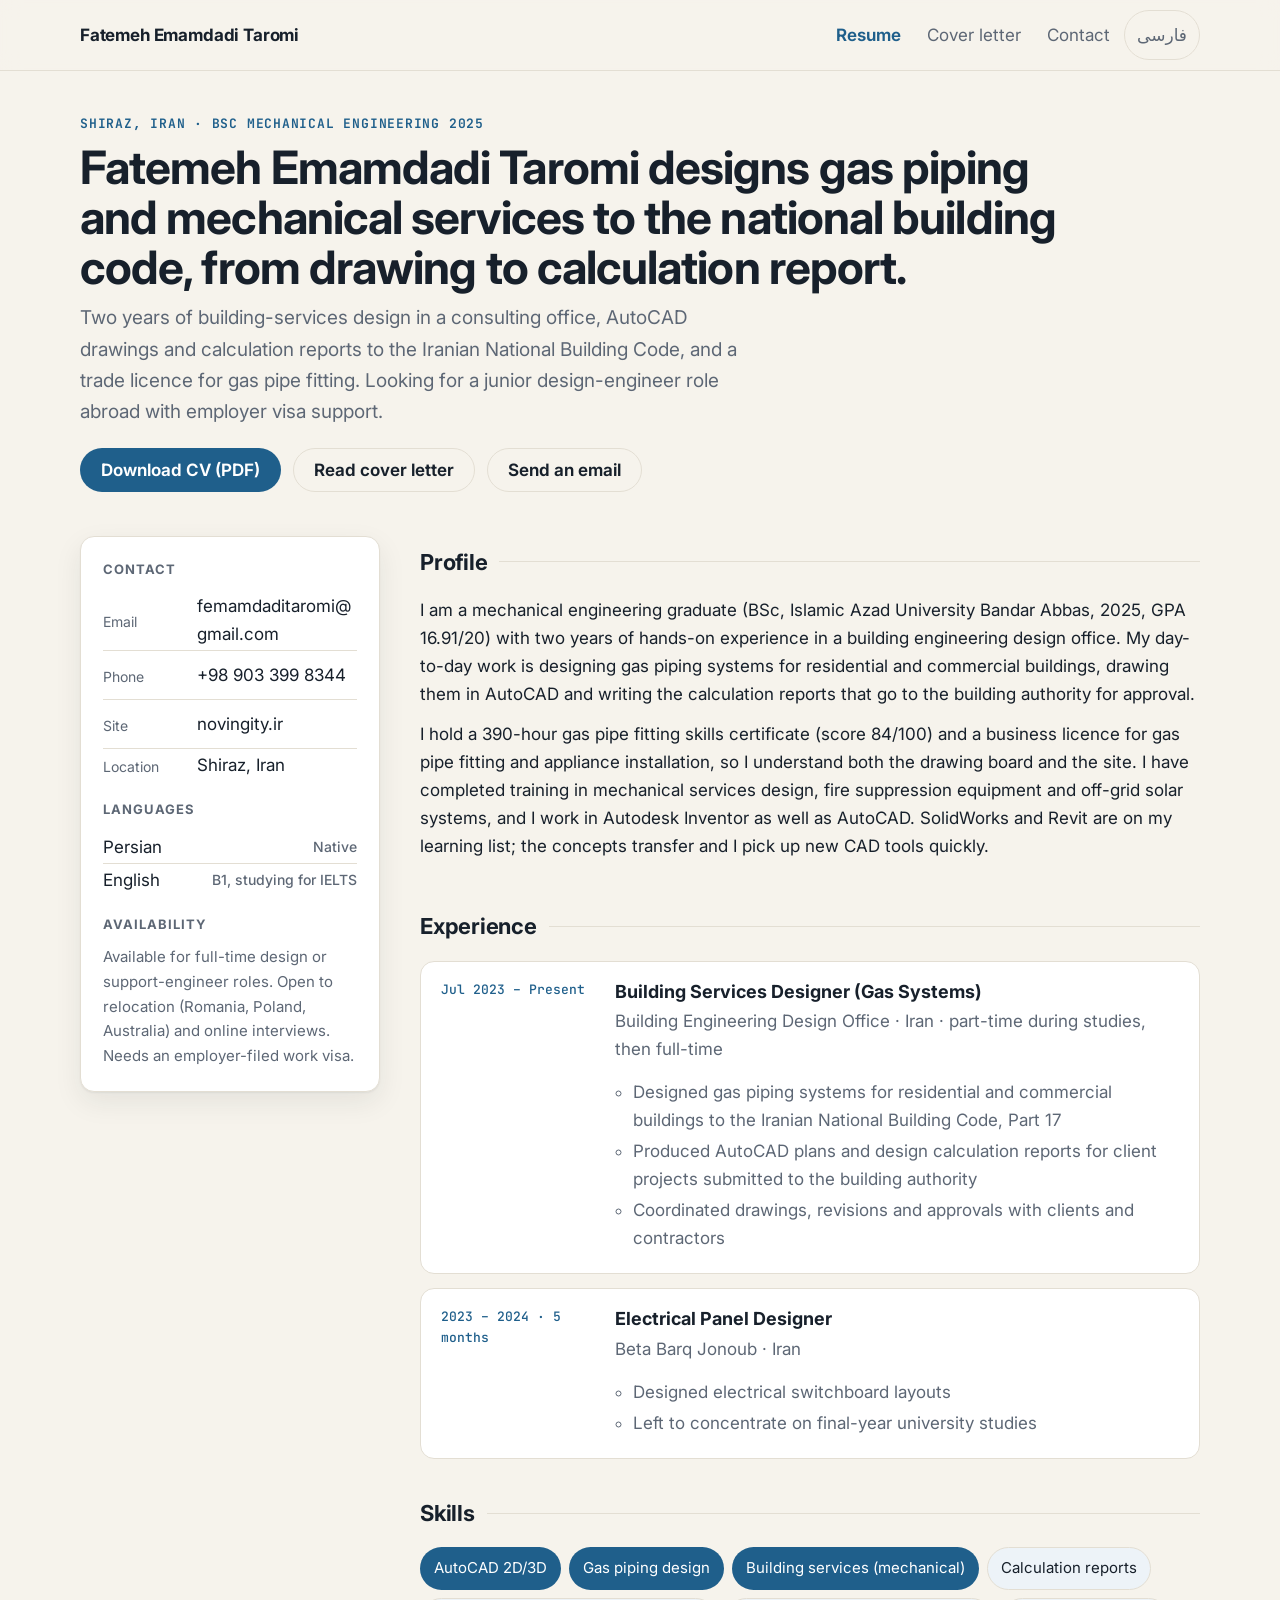
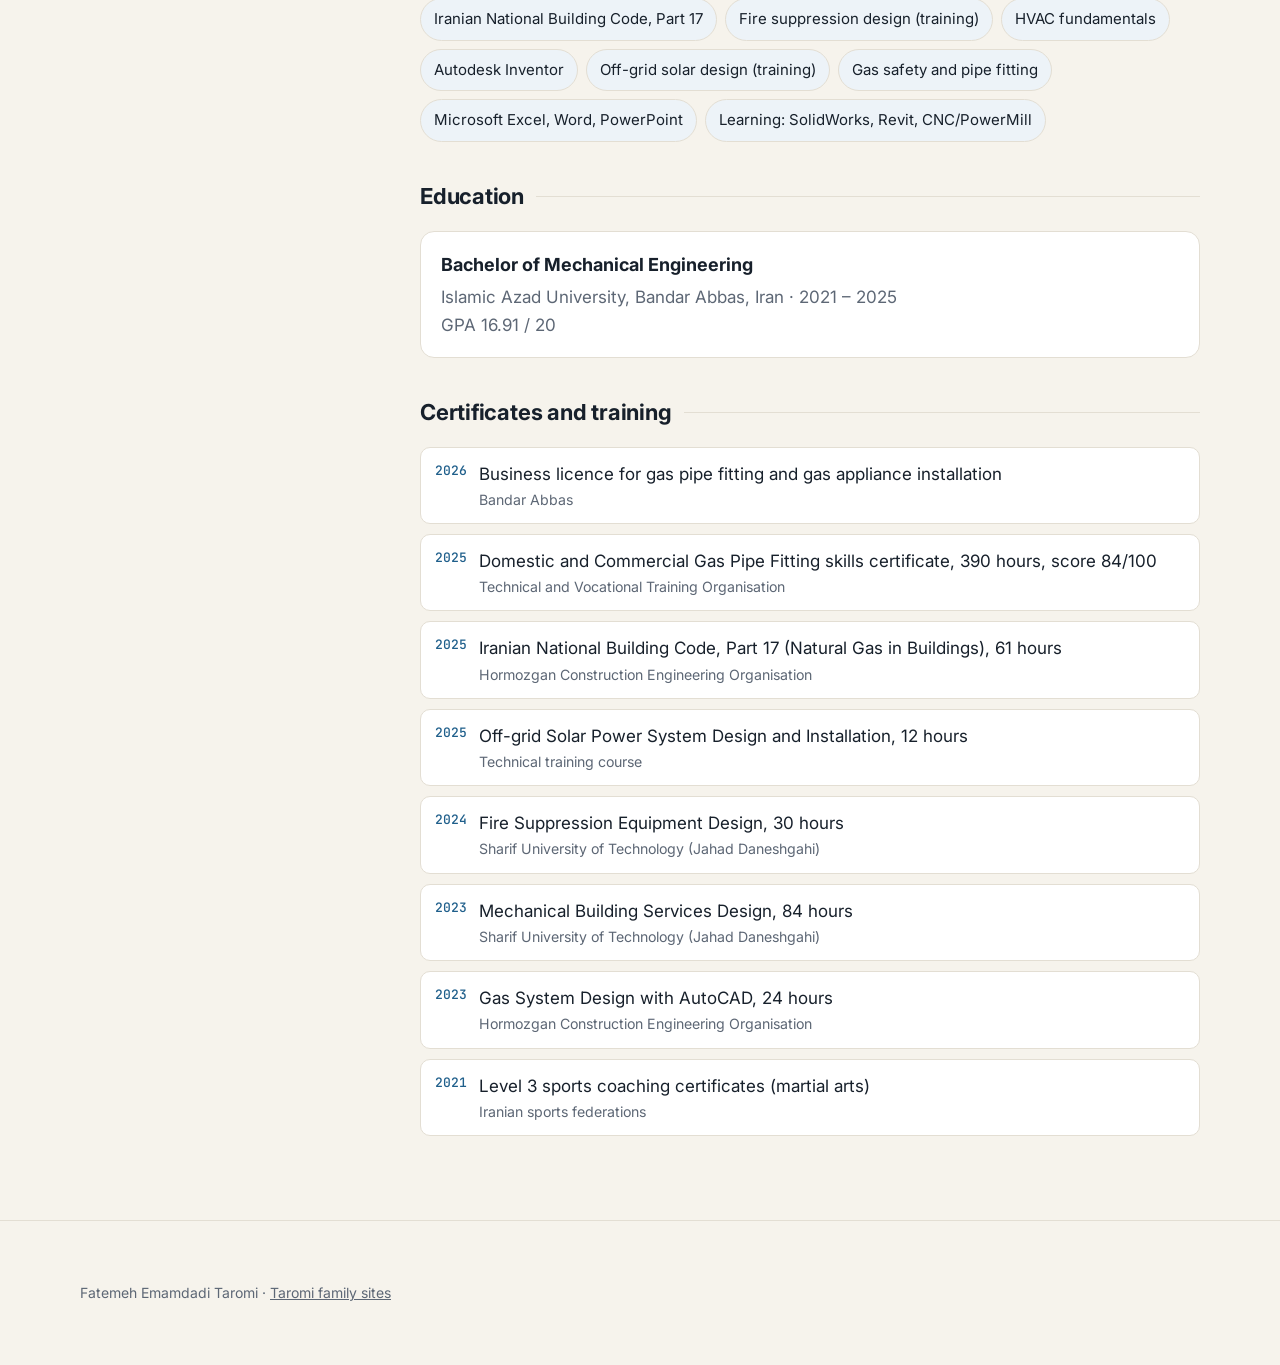
==== index.html @ 4d29d8b1 "Add resume and cover-letter site (EN) Co-Authored-By: Claude Fable 5.1 <noreply@anthropic.com> Clau" ====
<!doctype html>
<html lang="en" dir="ltr">
<head>
<meta charset="utf-8">
<meta name="viewport" content="width=device-width, initial-scale=1">
<title>Fatemeh Emamdadi Taromi · Mechanical engineer, building services designer</title>
<meta name="description" content="Resume of Fatemeh Emamdadi Taromi: mechanical engineer (BSc 2025) with two years of gas piping and building services design in AutoCAD, Iranian National Building Code Part 17, gas fitting licence. Open to relocation with employer visa support.">
<link rel="canonical" href="https://mahditaromi2010-lab.github.io/fatemeh.taromi/">
<link rel="alternate" hreflang="en" href="https://mahditaromi2010-lab.github.io/fatemeh.taromi/">
<link rel="alternate" hreflang="fa" href="https://mahditaromi2010-lab.github.io/fatemeh.taromi/fa/">
<link rel="alternate" hreflang="x-default" href="https://mahditaromi2010-lab.github.io/fatemeh.taromi/">
<meta property="og:type" content="profile">
<meta property="og:title" content="Fatemeh Emamdadi Taromi · Mechanical engineer, building services designer">
<meta property="og:description" content="Resume of Fatemeh Emamdadi Taromi: mechanical engineer (BSc 2025) with two years of gas piping and building services design in AutoCAD, Iranian National Building Code Part 17, gas fitting licence. Open to relocation with employer visa support.">
<meta property="og:url" content="https://mahditaromi2010-lab.github.io/fatemeh.taromi/">
<meta name="theme-color" content="#f6f3ec">
<link rel="icon" href="favicon.svg" type="image/svg+xml">
<link rel="preconnect" href="https://fonts.googleapis.com">
<link rel="preconnect" href="https://fonts.gstatic.com" crossorigin>
<link rel="stylesheet" href="https://fonts.googleapis.com/css2?family=Inter:wght@400;500;650;700&family=JetBrains+Mono:wght@500&display=swap">
<script type="application/ld+json">{"@context": "https://schema.org", "@type": "Person", "name": "Fatemeh Emamdadi Taromi", "alternateName": "فاطمه امامدادی طارمی", "jobTitle": "Mechanical engineer, building services and gas systems designer", "url": "https://mahditaromi2010-lab.github.io/fatemeh.taromi/", "email": "mailto:femamdaditaromi@gmail.com", "address": {"@type": "PostalAddress", "addressLocality": "Shiraz", "addressCountry": "IR"}, "sameAs": ["https://novingity.ir"], "knowsAbout": ["AutoCAD", "Building services design", "Gas piping design", "HVAC", "Fire suppression", "Autodesk Inventor", "Iranian National Building Code Part 17"]}</script>
<link rel="stylesheet" href="style.css">
</head>
<body>
<a class="skip" href="#main">Skip to content</a>
<header class="top"><div class="wrap">
  <a class="brand" href="./">Fatemeh Emamdadi Taromi</a>
  <nav aria-label="Sections">
    <a href="./" aria-current="page">Resume</a>
    <a href="letter.html">Cover letter</a>
    <a href="./#contact">Contact</a>
    <a class="lang" href="fa/" lang="fa" hreflang="fa">فارسی</a>
  </nav>
</div></header>

<main id="main">
<section class="hero"><div class="wrap"><div>
  
  <p class="eyebrow">Shiraz, Iran · BSc Mechanical Engineering 2025</p>
  <h1>Fatemeh Emamdadi Taromi designs gas piping and mechanical services to the national building code, from drawing to calculation report.</h1>
  <p class="tagline">Two years of building-services design in a consulting office, AutoCAD drawings and calculation reports to the Iranian National Building Code, and a trade licence for gas pipe fitting. Looking for a junior design-engineer role abroad with employer visa support.</p>
  <div class="cta">
    <a class="btn" href="Fatemeh_Emamdadi_Taromi_CV.pdf" download>Download CV (PDF)</a>
    <a class="btn ghost" href="letter.html">Read cover letter</a>
    <a class="btn ghost" href="mailto:femamdaditaromi@gmail.com">Send an email</a>
  </div>
</div></div></section>

<div class="wrap layout">
<aside>
  <div class="card" id="contact">
    <h2>Contact</h2>
    <ul><li><span class="k">Email</span><a href="mailto:femamdaditaromi@gmail.com">femamdaditaromi@gmail.com</a></li><li><span class="k">Phone</span><a href="tel:+989033998344">+98 903 399 8344</a></li><li><span class="k">Site</span><a href="https://novingity.ir" rel="noopener">novingity.ir</a></li><li><span class="k">Location</span><span>Shiraz, Iran</span></li></ul>
    <h2>Languages</h2>
    <ul><li class="lvl"><span>Persian</span><b>Native</b></li><li class="lvl"><span>English</span><b>B1, studying for IELTS</b></li></ul>
    <h2>Availability</h2>
    <p style="margin:0;color:var(--muted);font-size:15px">Available for full-time design or support-engineer roles. Open to relocation (Romania, Poland, Australia) and online interviews. Needs an employer-filed work visa.</p>
  </div>
</aside>
<div>
  <section class="block prose" id="profile"><h2>Profile</h2><p>I am a mechanical engineering graduate (BSc, Islamic Azad University Bandar Abbas, 2025, GPA 16.91/20) with two years of hands-on experience in a building engineering design office. My day-to-day work is designing gas piping systems for residential and commercial buildings, drawing them in AutoCAD and writing the calculation reports that go to the building authority for approval.</p><p>I hold a 390-hour gas pipe fitting skills certificate (score 84/100) and a business licence for gas pipe fitting and appliance installation, so I understand both the drawing board and the site. I have completed training in mechanical services design, fire suppression equipment and off-grid solar systems, and I work in Autodesk Inventor as well as AutoCAD. SolidWorks and Revit are on my learning list; the concepts transfer and I pick up new CAD tools quickly.</p></section>
  <section class="block" id="experience"><h2>Experience</h2><ol class="jobs"><li class="job"><div class="when">Jul 2023 – Present</div><h3>Building Services Designer (Gas Systems)</h3><p class="org">Building Engineering Design Office · Iran · part-time during studies, then full-time</p><ul><li>Designed gas piping systems for residential and commercial buildings to the Iranian National Building Code, Part 17</li><li>Produced AutoCAD plans and design calculation reports for client projects submitted to the building authority</li><li>Coordinated drawings, revisions and approvals with clients and contractors</li></ul></li><li class="job"><div class="when">2023 – 2024 · 5 months</div><h3>Electrical Panel Designer</h3><p class="org">Beta Barq Jonoub · Iran</p><ul><li>Designed electrical switchboard layouts</li><li>Left to concentrate on final-year university studies</li></ul></li></ol></section>
  <section class="block" id="skills"><h2>Skills</h2><ul class="chips"><li class="strong">AutoCAD 2D/3D</li><li class="strong">Gas piping design</li><li class="strong">Building services (mechanical)</li><li>Calculation reports</li><li>Iranian National Building Code, Part 17</li><li>Fire suppression design (training)</li><li>HVAC fundamentals</li><li>Autodesk Inventor</li><li>Off-grid solar design (training)</li><li>Gas safety and pipe fitting</li><li>Microsoft Excel, Word, PowerPoint</li><li>Learning: SolidWorks, Revit, CNC/PowerMill</li></ul></section>
  <section class="block" id="education"><h2>Education</h2><div class="edu"><h3>Bachelor of Mechanical Engineering</h3><p>Islamic Azad University, Bandar Abbas, Iran · 2021 – 2025</p><p>GPA 16.91 / 20</p></div></section>
  <section class="block" id="certificates"><h2>Certificates and training</h2><ul class="certs"><li><span class="yr">2026</span><div>Business licence for gas pipe fitting and gas appliance installation<small>Bandar Abbas</small></div></li><li><span class="yr">2025</span><div>Domestic and Commercial Gas Pipe Fitting skills certificate, 390 hours, score 84/100<small>Technical and Vocational Training Organisation</small></div></li><li><span class="yr">2025</span><div>Iranian National Building Code, Part 17 (Natural Gas in Buildings), 61 hours<small>Hormozgan Construction Engineering Organisation</small></div></li><li><span class="yr">2025</span><div>Off-grid Solar Power System Design and Installation, 12 hours<small>Technical training course</small></div></li><li><span class="yr">2024</span><div>Fire Suppression Equipment Design, 30 hours<small>Sharif University of Technology (Jahad Daneshgahi)</small></div></li><li><span class="yr">2023</span><div>Mechanical Building Services Design, 84 hours<small>Sharif University of Technology (Jahad Daneshgahi)</small></div></li><li><span class="yr">2023</span><div>Gas System Design with AutoCAD, 24 hours<small>Hormozgan Construction Engineering Organisation</small></div></li><li><span class="yr">2021</span><div>Level 3 sports coaching certificates (martial arts)<small>Iranian sports federations</small></div></li></ul></section>
  
</div>
</div>
</main>
<footer class="foot"><div class="wrap"><p>Fatemeh Emamdadi Taromi · <a href="https://mahditaromi2010-lab.github.io/taromi-hub/">Taromi family sites</a></p></div></footer>
</body></html>
---- style.css ----
:root{
  --canvas:#f6f3ec;--surface:#ffffff;--ink:#17202b;--muted:#5d6775;--accent:#1f5f8b;--accent-ink:#ffffff;--line:#e3ded3;--soft:#edf3f8;
  --shadow:0 1px 2px rgba(23,32,43,.06),0 10px 28px rgba(23,32,43,.08);--r:14px;--font:Inter,system-ui,sans-serif;--mono:"JetBrains Mono",ui-monospace,monospace;
}
:root:not([data-theme="light"]){@media (prefers-color-scheme:dark){
  --canvas:#0f141c;--surface:#171e29;--ink:#eef2f7;--muted:#9aa6b8;--accent:#6fb3e0;--accent-ink:#0f141c;--line:#263040;--soft:#1d2735;
  --shadow:0 1px 2px rgba(0,0,0,.4),0 10px 28px rgba(0,0,0,.35);color-scheme:dark}}
:root[data-theme="dark"]{--canvas:#0f141c;--surface:#171e29;--ink:#eef2f7;--muted:#9aa6b8;--accent:#6fb3e0;--accent-ink:#0f141c;--line:#263040;--soft:#1d2735;color-scheme:dark}
html[lang="fa"]{--font:Vazirmatn,system-ui,sans-serif}
*{box-sizing:border-box}
html{scroll-behavior:smooth;scroll-padding-top:88px}
body{margin:0;background:var(--canvas);color:var(--ink);font:17px/1.65 var(--font);-webkit-font-smoothing:antialiased;touch-action:manipulation}
.skip{position:absolute;inset-inline-start:16px;top:-48px;background:var(--accent);color:var(--accent-ink);padding:8px 14px;border-radius:8px;z-index:20}
.skip:focus{top:12px}
.sr-only{position:absolute;width:1px;height:1px;overflow:hidden;clip:rect(0 0 0 0);white-space:nowrap}
.wrap{width:min(1120px,100% - 32px);margin-inline:auto}
.top{position:sticky;top:0;z-index:10;background:color-mix(in srgb,var(--canvas) 86%,transparent);backdrop-filter:blur(10px);border-bottom:1px solid var(--line)}
.top .wrap{display:flex;justify-content:space-between;align-items:center;gap:12px;padding:10px 0;flex-wrap:wrap}
.brand{display:inline-flex;align-items:center;gap:10px;min-height:44px;font-weight:700;color:var(--ink);text-decoration:none;letter-spacing:-.01em}
.brand img{width:32px;height:32px;border-radius:8px}
.top nav{display:flex;gap:2px;flex-wrap:wrap}
.top nav a{color:var(--muted);text-decoration:none;padding:10px 12px;border-radius:999px;min-height:44px;display:inline-flex;align-items:center;transition:color .12s ease,background-color .12s ease}
.top nav a:hover,.top nav a:focus-visible{color:var(--ink);background:var(--soft)}
.top nav a.lang{border:1px solid var(--line)}
.top nav a[aria-current="page"]{color:var(--accent);font-weight:650}
.hero{padding:44px 0 28px;animation:rise .5s ease-out both}
.hero .wrap{display:grid;gap:24px;align-items:end}
.eyebrow{margin:0 0 10px;color:var(--accent);font:650 13px/1.4 var(--mono);letter-spacing:.06em;text-transform:uppercase}
h1{margin:0 0 10px;font-size:clamp(30px,4.8vw,46px);line-height:1.08;letter-spacing:-.02em;text-wrap:balance}
.tagline{margin:0 0 20px;color:var(--muted);font-size:19px;text-wrap:pretty;max-width:680px}
.cta{display:flex;gap:12px;flex-wrap:wrap}
.btn{display:inline-flex;align-items:center;gap:8px;min-height:44px;padding:0 20px;border-radius:999px;background:var(--accent);color:var(--accent-ink);font-weight:650;text-decoration:none;border:1px solid transparent;transition:transform .12s ease,filter .12s ease;cursor:pointer;font:inherit;font-weight:650}
.btn.ghost{background:transparent;color:var(--ink);border-color:var(--line)}
.btn:hover{filter:brightness(1.08)}.btn:active{transform:translateY(1px)}
.layout{display:grid;gap:28px;padding:16px 0 56px}
aside .card{background:var(--surface);border:1px solid var(--line);border-radius:var(--r);box-shadow:var(--shadow);padding:22px}
aside h2{margin:0 0 10px;font-size:13px;letter-spacing:.08em;text-transform:uppercase;color:var(--muted)}
aside ul{list-style:none;margin:0 0 18px;padding:0}
aside li{display:flex;gap:10px;align-items:center;padding:2px 0;border-bottom:1px solid var(--line)}
aside li:last-child{border:0}
aside li a{color:var(--ink);text-decoration:none;min-height:44px;padding:0;display:inline-flex;align-items:center;word-break:break-all}
aside li a:hover{color:var(--accent)}
aside .k{color:var(--muted);min-width:84px;font-size:14px;padding-top:2px}
.lvl{display:flex;justify-content:space-between;gap:8px}
.lvl b{font-weight:500;color:var(--muted);font-size:14px}
section.block{padding:8px 0 28px}
section.block h2{margin:0 0 16px;font-size:22px;letter-spacing:-.01em;display:flex;align-items:center;gap:12px}
section.block h2::after{content:"";flex:1;height:1px;background:var(--line)}
.prose p{margin:0 0 12px;text-wrap:pretty;max-width:72ch}
.jobs{list-style:none;margin:0;padding:0;display:grid;gap:14px}
.job{display:grid;grid-template-columns:1fr;gap:4px 24px;padding:18px 20px;background:var(--surface);border:1px solid var(--line);border-radius:var(--r);transition:transform .18s ease,border-color .18s ease}
.job:hover{transform:translateY(-2px);border-color:var(--accent)}
.job .when{font:500 13px/1.6 var(--mono);color:var(--accent)}
.job h3{margin:0;font-size:18px;line-height:1.3}
.job .org{margin:0 0 8px;color:var(--muted)}
.job ul{margin:0;padding-inline-start:18px;color:var(--muted)}
.job li{margin:3px 0}
.chips{display:flex;flex-wrap:wrap;gap:8px;margin:0;padding:0;list-style:none}
.chips li{padding:8px 13px;border-radius:999px;background:var(--soft);border:1px solid var(--line);font-size:15px}
.chips li.strong{background:var(--accent);color:var(--accent-ink);border-color:transparent}
.certs{list-style:none;margin:0;padding:0;display:grid;gap:10px}
.certs li{display:grid;grid-template-columns:auto 1fr;gap:12px;padding:12px 14px;border:1px solid var(--line);border-radius:10px;background:var(--surface)}
.certs .yr{font:500 13px/1.7 var(--mono);color:var(--accent)}
.certs small{display:block;color:var(--muted)}
.edu{padding:18px 20px;background:var(--surface);border:1px solid var(--line);border-radius:var(--r)}
.edu p{margin:0;color:var(--muted)}
.edu h3{margin:0 0 4px;font-size:18px}
.letter{background:var(--surface);border:1px solid var(--line);border-radius:var(--r);box-shadow:var(--shadow);padding:clamp(22px,4vw,48px);max-width:800px;margin:0 auto}
.letter .meta{color:var(--muted);font-size:15px;margin:0 0 24px;display:grid;gap:2px}
.letter .meta a{color:inherit;display:inline-flex;min-height:44px;align-items:center}
.letter p{margin:0 0 14px;text-wrap:pretty}
.letter .sig{margin-top:28px}
.letter .sig b{display:block}
.tools{display:flex;gap:10px;flex-wrap:wrap;justify-content:center;margin:20px 0 0}
.note{color:var(--muted);font-size:14px;text-align:center;margin:14px 0 0}
.live{position:fixed;inset-inline-start:50%;bottom:20px;transform:translateX(-50%);background:var(--ink);color:var(--canvas);padding:10px 16px;border-radius:999px;font-size:14px;opacity:0;pointer-events:none;transition:opacity .2s ease}
.live.on{opacity:1}
:focus-visible{outline:3px solid var(--accent);outline-offset:3px}
.foot{padding:36px 0;border-top:1px solid var(--line);color:var(--muted);font-size:14px}
.foot a{color:inherit;display:inline-flex;min-height:44px;align-items:center}
.hero-logo{width:72px;height:72px;border-radius:16px;margin-bottom:14px}
@media (min-width:860px){
  .layout{grid-template-columns:300px 1fr;gap:40px}
  aside{position:sticky;top:84px;align-self:start}
  .job{grid-template-columns:150px 1fr}
  .job .when{grid-row:1/span 3}
}
@keyframes rise{from{opacity:0;transform:translateY(8px)}to{opacity:1;transform:none}}
@media (prefers-reduced-motion:reduce){*{animation:none!important;transition:none!important}html{scroll-behavior:auto}}
@media print{.top,.cta,.tools,.foot,.skip,.note{display:none!important}body{background:#fff;color:#000}.letter,.card,.job,.certs li,.edu{box-shadow:none;border-color:#ccc}}
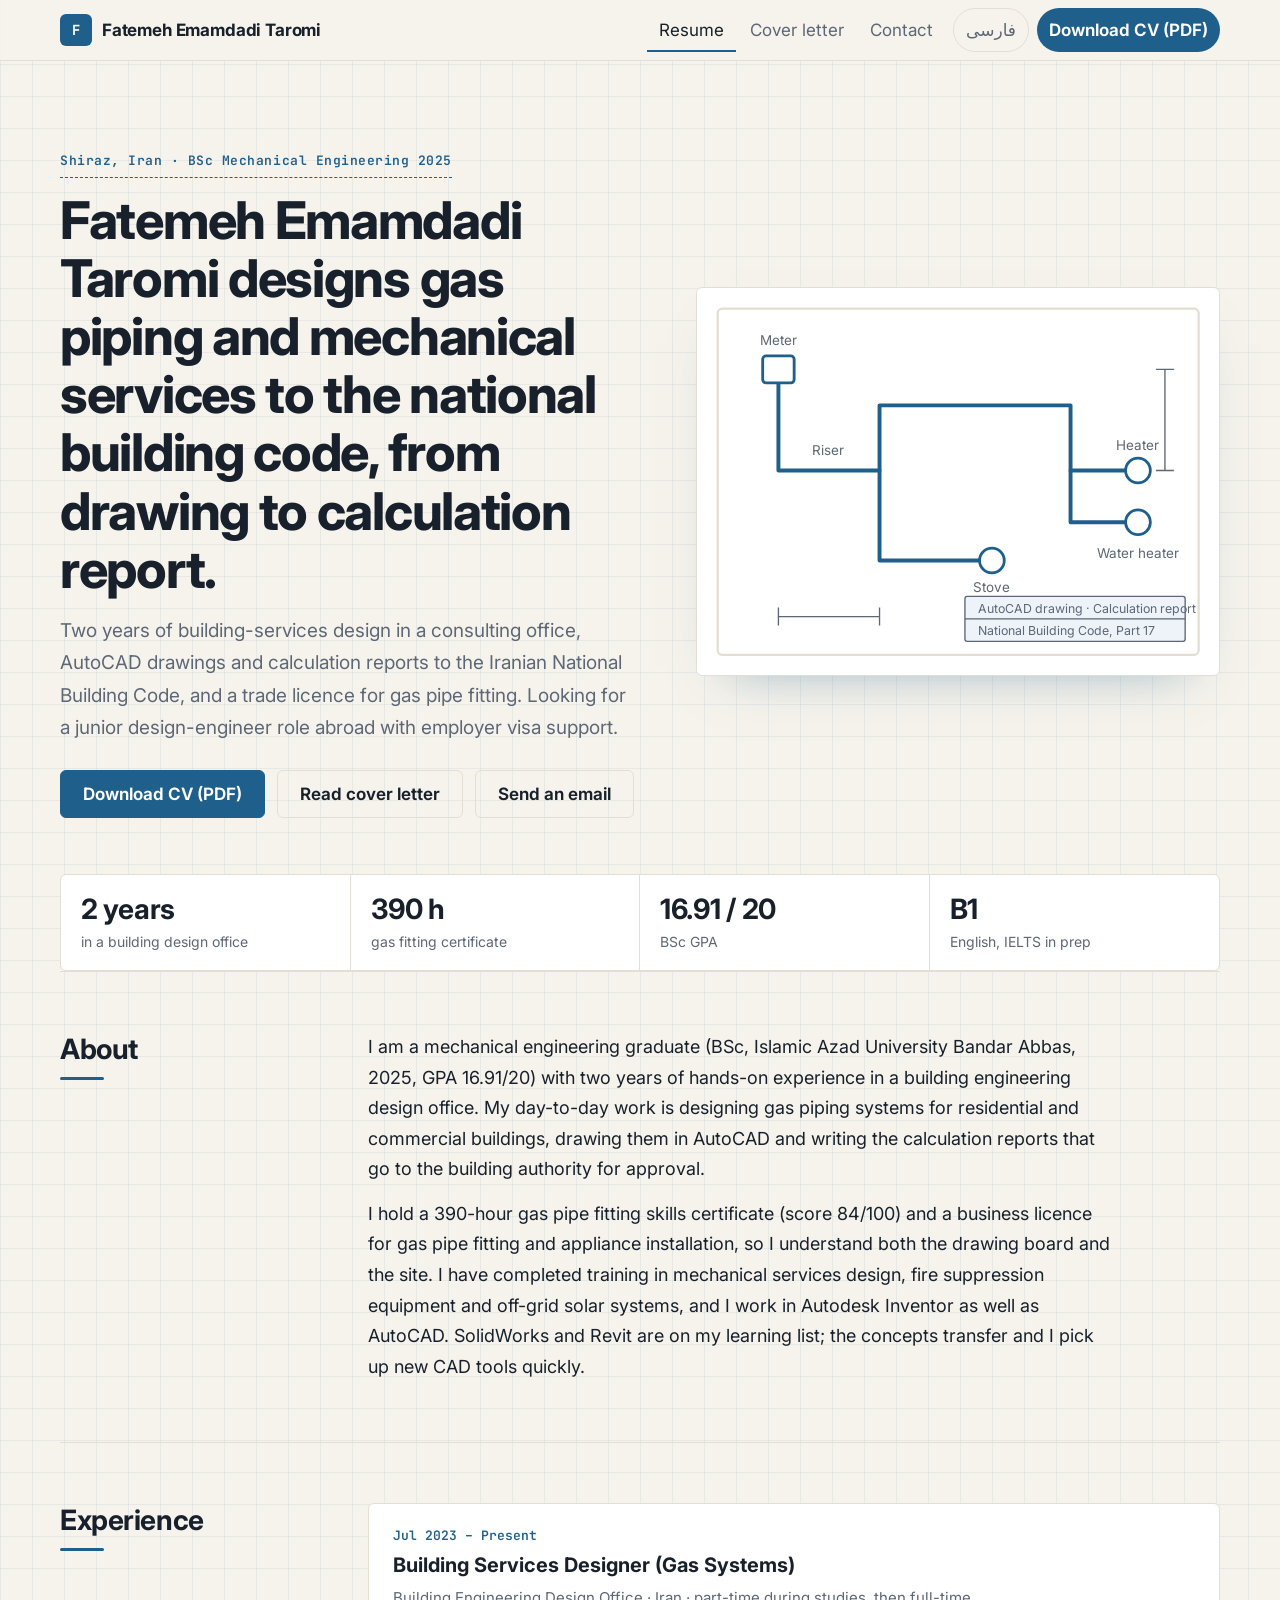
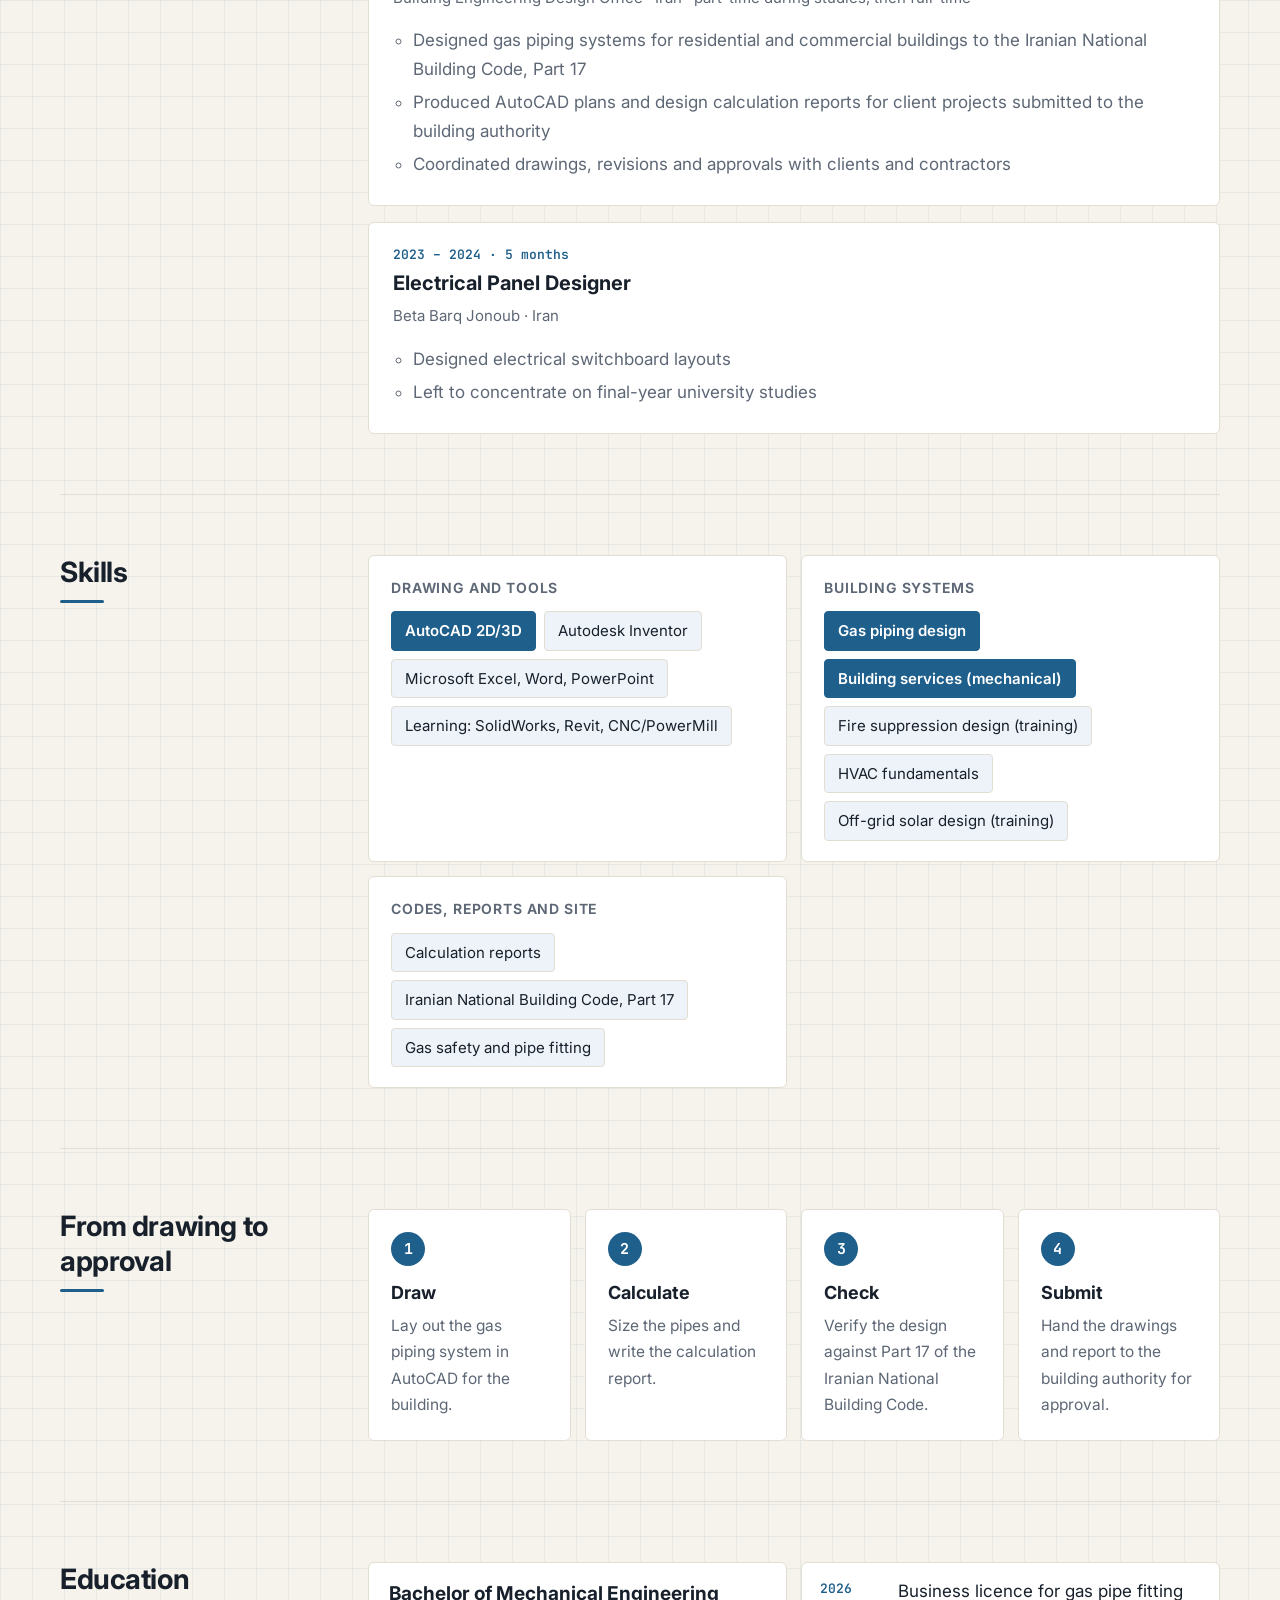
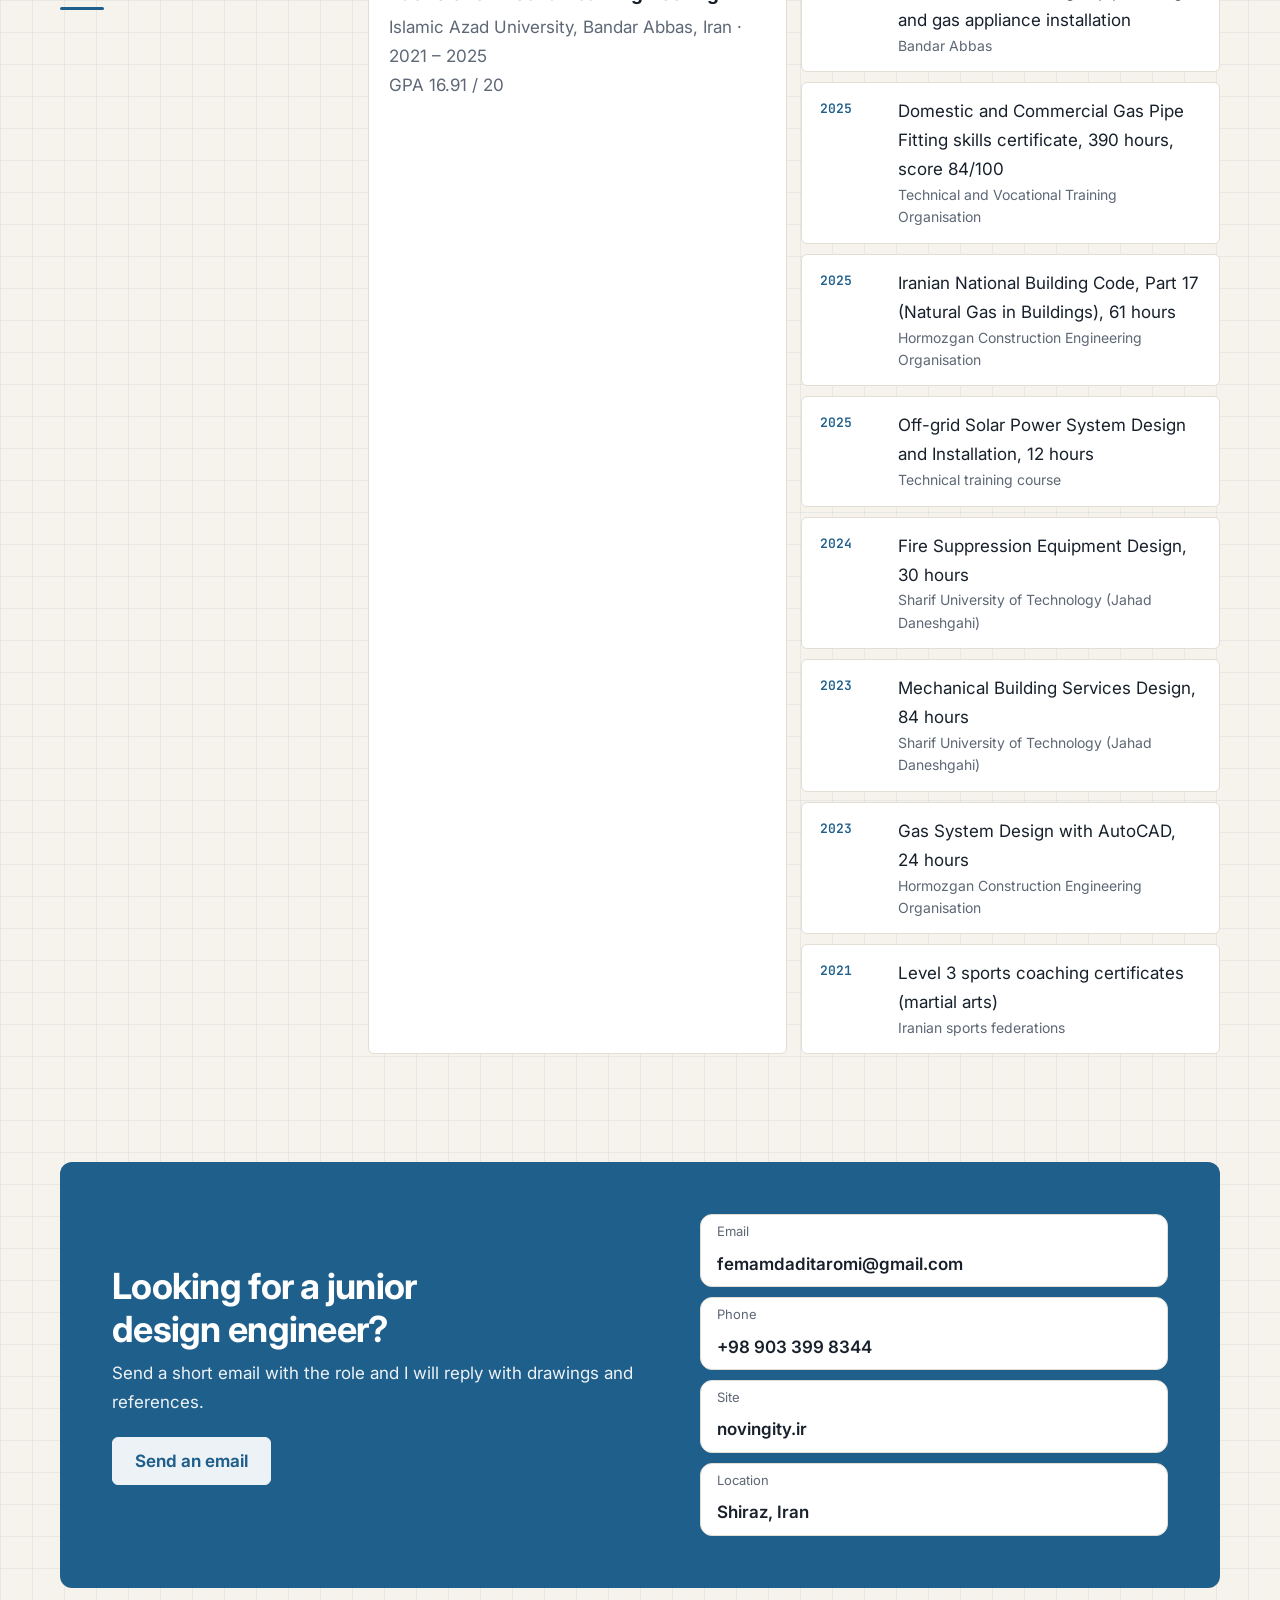
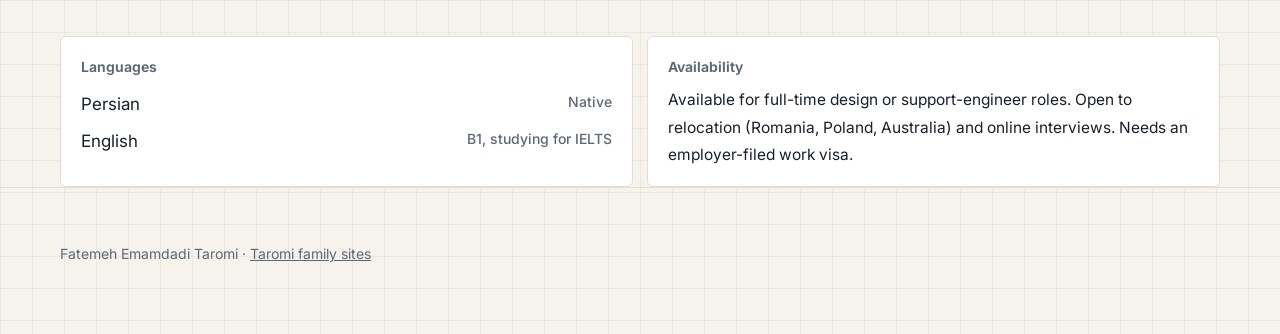
==== commit 4439b3d9: "Redesign: blueprint identity, hero drawing, stats, process, contact band" ====
--- a/index.html
+++ b/index.html
@@ -24,47 +24,54 @@
 <body>
 <a class="skip" href="#main">Skip to content</a>
 <header class="top"><div class="wrap">
-  <a class="brand" href="./">Fatemeh Emamdadi Taromi</a>
+  <a class="brand" href="./"><span class="mk" aria-hidden="true">F</span><span>Fatemeh Emamdadi Taromi</span></a>
   <nav aria-label="Sections">
     <a href="./" aria-current="page">Resume</a>
     <a href="letter.html">Cover letter</a>
     <a href="./#contact">Contact</a>
     <a class="lang" href="fa/" lang="fa" hreflang="fa">فارسی</a>
+    <a class="cv" href="Fatemeh_Emamdadi_Taromi_CV.pdf" download>Download CV (PDF)</a>
   </nav>
 </div></header>
 
 <main id="main">
-<section class="hero"><div class="wrap"><div>
-  
-  <p class="eyebrow">Shiraz, Iran · BSc Mechanical Engineering 2025</p>
-  <h1>Fatemeh Emamdadi Taromi designs gas piping and mechanical services to the national building code, from drawing to calculation report.</h1>
-  <p class="tagline">Two years of building-services design in a consulting office, AutoCAD drawings and calculation reports to the Iranian National Building Code, and a trade licence for gas pipe fitting. Looking for a junior design-engineer role abroad with employer visa support.</p>
-  <div class="cta">
-    <a class="btn" href="Fatemeh_Emamdadi_Taromi_CV.pdf" download>Download CV (PDF)</a>
-    <a class="btn ghost" href="letter.html">Read cover letter</a>
-    <a class="btn ghost" href="mailto:femamdaditaromi@gmail.com">Send an email</a>
+<section class="hero"><div class="wrap hero-grid">
+  <div class="copy">
+    <p class="eyebrow">Shiraz, Iran · BSc Mechanical Engineering 2025</p>
+    <h1>Fatemeh Emamdadi Taromi designs gas piping and mechanical services to the national building code, from drawing to calculation report.</h1>
+    <p class="tagline">Two years of building-services design in a consulting office, AutoCAD drawings and calculation reports to the Iranian National Building Code, and a trade licence for gas pipe fitting. Looking for a junior design-engineer role abroad with employer visa support.</p>
+    <div class="cta">
+      <a class="btn" href="Fatemeh_Emamdadi_Taromi_CV.pdf" download>Download CV (PDF)</a>
+      <a class="btn ghost" href="letter.html">Read cover letter</a>
+      <a class="btn ghost" href="mailto:femamdaditaromi@gmail.com">Send an email</a>
+    </div>
   </div>
-</div></div></section>
+  <div class="panel"><svg class="draw" viewBox="0 0 440 320" role="img" aria-label="Gas piping plan" width="440" height="320">
+<rect x="6" y="6" width="428" height="308" rx="4" class="d-frame"/>
+<g class="d-pipe"><path d="M60 60V150H150V92H320V150H380"/><path d="M150 150V230H250"/><path d="M320 150V196H380"/></g>
+<g class="d-node"><rect x="46" y="48" width="28" height="24" rx="3"/><circle cx="250" cy="230" r="11"/><circle cx="380" cy="150" r="11"/><circle cx="380" cy="196" r="11"/></g>
+<g class="d-dim"><path d="M60 280H150M60 272v16M150 272v16"/><path d="M404 60V150M396 60h16M396 150h16"/></g>
+<g class="d-txt" font-size="12"><text x="60" y="38" text-anchor="middle">Meter</text><text x="104" y="136" text-anchor="middle">Riser</text><text x="250" y="258" text-anchor="middle">Stove</text><text x="380" y="132" text-anchor="middle">Heater</text><text x="380" y="228" text-anchor="middle">Water heater</text></g>
+<g class="d-title"><rect x="226" y="262" width="196" height="40" rx="2"/><path d="M226 282H422"/><text x="238" y="277" font-size="11">AutoCAD drawing · Calculation report</text><text x="238" y="296" font-size="11">National Building Code, Part 17</text></g>
+</svg></div>
+</div></section>
 
-<div class="wrap layout">
-<aside>
-  <div class="card" id="contact">
-    <h2>Contact</h2>
-    <ul><li><span class="k">Email</span><a href="mailto:femamdaditaromi@gmail.com">femamdaditaromi@gmail.com</a></li><li><span class="k">Phone</span><a href="tel:+989033998344">+98 903 399 8344</a></li><li><span class="k">Site</span><a href="https://novingity.ir" rel="noopener">novingity.ir</a></li><li><span class="k">Location</span><span>Shiraz, Iran</span></li></ul>
-    <h2>Languages</h2>
-    <ul><li class="lvl"><span>Persian</span><b>Native</b></li><li class="lvl"><span>English</span><b>B1, studying for IELTS</b></li></ul>
-    <h2>Availability</h2>
-    <p style="margin:0;color:var(--muted);font-size:15px">Available for full-time design or support-engineer roles. Open to relocation (Romania, Poland, Australia) and online interviews. Needs an employer-filed work visa.</p>
-  </div>
-</aside>
-<div>
-  <section class="block prose" id="profile"><h2>Profile</h2><p>I am a mechanical engineering graduate (BSc, Islamic Azad University Bandar Abbas, 2025, GPA 16.91/20) with two years of hands-on experience in a building engineering design office. My day-to-day work is designing gas piping systems for residential and commercial buildings, drawing them in AutoCAD and writing the calculation reports that go to the building authority for approval.</p><p>I hold a 390-hour gas pipe fitting skills certificate (score 84/100) and a business licence for gas pipe fitting and appliance installation, so I understand both the drawing board and the site. I have completed training in mechanical services design, fire suppression equipment and off-grid solar systems, and I work in Autodesk Inventor as well as AutoCAD. SolidWorks and Revit are on my learning list; the concepts transfer and I pick up new CAD tools quickly.</p></section>
-  <section class="block" id="experience"><h2>Experience</h2><ol class="jobs"><li class="job"><div class="when">Jul 2023 – Present</div><h3>Building Services Designer (Gas Systems)</h3><p class="org">Building Engineering Design Office · Iran · part-time during studies, then full-time</p><ul><li>Designed gas piping systems for residential and commercial buildings to the Iranian National Building Code, Part 17</li><li>Produced AutoCAD plans and design calculation reports for client projects submitted to the building authority</li><li>Coordinated drawings, revisions and approvals with clients and contractors</li></ul></li><li class="job"><div class="when">2023 – 2024 · 5 months</div><h3>Electrical Panel Designer</h3><p class="org">Beta Barq Jonoub · Iran</p><ul><li>Designed electrical switchboard layouts</li><li>Left to concentrate on final-year university studies</li></ul></li></ol></section>
-  <section class="block" id="skills"><h2>Skills</h2><ul class="chips"><li class="strong">AutoCAD 2D/3D</li><li class="strong">Gas piping design</li><li class="strong">Building services (mechanical)</li><li>Calculation reports</li><li>Iranian National Building Code, Part 17</li><li>Fire suppression design (training)</li><li>HVAC fundamentals</li><li>Autodesk Inventor</li><li>Off-grid solar design (training)</li><li>Gas safety and pipe fitting</li><li>Microsoft Excel, Word, PowerPoint</li><li>Learning: SolidWorks, Revit, CNC/PowerMill</li></ul></section>
-  <section class="block" id="education"><h2>Education</h2><div class="edu"><h3>Bachelor of Mechanical Engineering</h3><p>Islamic Azad University, Bandar Abbas, Iran · 2021 – 2025</p><p>GPA 16.91 / 20</p></div></section>
-  <section class="block" id="certificates"><h2>Certificates and training</h2><ul class="certs"><li><span class="yr">2026</span><div>Business licence for gas pipe fitting and gas appliance installation<small>Bandar Abbas</small></div></li><li><span class="yr">2025</span><div>Domestic and Commercial Gas Pipe Fitting skills certificate, 390 hours, score 84/100<small>Technical and Vocational Training Organisation</small></div></li><li><span class="yr">2025</span><div>Iranian National Building Code, Part 17 (Natural Gas in Buildings), 61 hours<small>Hormozgan Construction Engineering Organisation</small></div></li><li><span class="yr">2025</span><div>Off-grid Solar Power System Design and Installation, 12 hours<small>Technical training course</small></div></li><li><span class="yr">2024</span><div>Fire Suppression Equipment Design, 30 hours<small>Sharif University of Technology (Jahad Daneshgahi)</small></div></li><li><span class="yr">2023</span><div>Mechanical Building Services Design, 84 hours<small>Sharif University of Technology (Jahad Daneshgahi)</small></div></li><li><span class="yr">2023</span><div>Gas System Design with AutoCAD, 24 hours<small>Hormozgan Construction Engineering Organisation</small></div></li><li><span class="yr">2021</span><div>Level 3 sports coaching certificates (martial arts)<small>Iranian sports federations</small></div></li></ul></section>
-  
-</div>
+<div class="wrap">
+<h2 class="sr-only" style="position:absolute;width:1px;height:1px;overflow:hidden;clip:rect(0 0 0 0)">Key facts</h2>
+<ul class="stats"><li><b>2 years</b><span>in a building design office</span></li><li><b>390 h</b><span>gas fitting certificate</span></li><li><b>16.91 / 20</b><span>BSc GPA</span></li><li><b>B1</b><span>English, IELTS in prep</span></li></ul>
+
+<section class="sec" id="profile"><h2>About</h2><div class="prose"><p>I am a mechanical engineering graduate (BSc, Islamic Azad University Bandar Abbas, 2025, GPA 16.91/20) with two years of hands-on experience in a building engineering design office. My day-to-day work is designing gas piping systems for residential and commercial buildings, drawing them in AutoCAD and writing the calculation reports that go to the building authority for approval.</p><p>I hold a 390-hour gas pipe fitting skills certificate (score 84/100) and a business licence for gas pipe fitting and appliance installation, so I understand both the drawing board and the site. I have completed training in mechanical services design, fire suppression equipment and off-grid solar systems, and I work in Autodesk Inventor as well as AutoCAD. SolidWorks and Revit are on my learning list; the concepts transfer and I pick up new CAD tools quickly.</p></div></section>
+<section class="sec" id="experience"><h2>Experience</h2><ol class="tl"><li class="job"><div class="when">Jul 2023 – Present</div><h3>Building Services Designer (Gas Systems)</h3><p class="org">Building Engineering Design Office · Iran · part-time during studies, then full-time</p><ul><li>Designed gas piping systems for residential and commercial buildings to the Iranian National Building Code, Part 17</li><li>Produced AutoCAD plans and design calculation reports for client projects submitted to the building authority</li><li>Coordinated drawings, revisions and approvals with clients and contractors</li></ul></li><li class="job"><div class="when">2023 – 2024 · 5 months</div><h3>Electrical Panel Designer</h3><p class="org">Beta Barq Jonoub · Iran</p><ul><li>Designed electrical switchboard layouts</li><li>Left to concentrate on final-year university studies</li></ul></li></ol></section>
+<section class="sec" id="skills"><h2>Skills</h2><div class="skills"><div class="sg"><h3>Drawing and tools</h3><ul><li class="strong">AutoCAD 2D/3D</li><li>Autodesk Inventor</li><li>Microsoft Excel, Word, PowerPoint</li><li>Learning: SolidWorks, Revit, CNC/PowerMill</li></ul></div><div class="sg"><h3>Building systems</h3><ul><li class="strong">Gas piping design</li><li class="strong">Building services (mechanical)</li><li>Fire suppression design (training)</li><li>HVAC fundamentals</li><li>Off-grid solar design (training)</li></ul></div><div class="sg"><h3>Codes, reports and site</h3><ul><li>Calculation reports</li><li>Iranian National Building Code, Part 17</li><li>Gas safety and pipe fitting</li></ul></div></div></section>
+<section class="sec" id="process"><h2>From drawing to approval</h2><ol class="steps"><li><h3>Draw</h3><p>Lay out the gas piping system in AutoCAD for the building.</p></li><li><h3>Calculate</h3><p>Size the pipes and write the calculation report.</p></li><li><h3>Check</h3><p>Verify the design against Part 17 of the Iranian National Building Code.</p></li><li><h3>Submit</h3><p>Hand the drawings and report to the building authority for approval.</p></li></ol></section>
+<section class="sec" id="education"><h2>Education</h2><div class="two"><div class="edu"><h3>Bachelor of Mechanical Engineering</h3><p>Islamic Azad University, Bandar Abbas, Iran · 2021 – 2025</p><p>GPA 16.91 / 20</p></div><ul class="certs" aria-label="Certificates"><li><span class="yr">2026</span><div>Business licence for gas pipe fitting and gas appliance installation<small>Bandar Abbas</small></div></li><li><span class="yr">2025</span><div>Domestic and Commercial Gas Pipe Fitting skills certificate, 390 hours, score 84/100<small>Technical and Vocational Training Organisation</small></div></li><li><span class="yr">2025</span><div>Iranian National Building Code, Part 17 (Natural Gas in Buildings), 61 hours<small>Hormozgan Construction Engineering Organisation</small></div></li><li><span class="yr">2025</span><div>Off-grid Solar Power System Design and Installation, 12 hours<small>Technical training course</small></div></li><li><span class="yr">2024</span><div>Fire Suppression Equipment Design, 30 hours<small>Sharif University of Technology (Jahad Daneshgahi)</small></div></li><li><span class="yr">2023</span><div>Mechanical Building Services Design, 84 hours<small>Sharif University of Technology (Jahad Daneshgahi)</small></div></li><li><span class="yr">2023</span><div>Gas System Design with AutoCAD, 24 hours<small>Hormozgan Construction Engineering Organisation</small></div></li><li><span class="yr">2021</span><div>Level 3 sports coaching certificates (martial arts)<small>Iranian sports federations</small></div></li></ul></div></section>
+
+<section class="band" id="contact" aria-labelledby="cta-h">
+  <div><h2 id="cta-h">Looking for a junior design engineer?</h2><p>Send a short email with the role and I will reply with drawings and references.</p>
+    <p style="margin-top:20px"><a class="btn" href="mailto:femamdaditaromi@gmail.com">Send an email</a></p></div>
+  <ul class="contacts"><li><span class="k">Email</span><a href="mailto:femamdaditaromi@gmail.com">femamdaditaromi@gmail.com</a></li><li><span class="k">Phone</span><a href="tel:+989033998344">+98 903 399 8344</a></li><li><span class="k">Site</span><a href="https://novingity.ir" rel="noopener">novingity.ir</a></li><li><span class="k">Location</span><span class="v">Shiraz, Iran</span></li></ul>
+</section>
+<div class="meta"><div class="box"><h3>Languages</h3><ul><li><span>Persian</span><b>Native</b></li><li><span>English</span><b>B1, studying for IELTS</b></li></ul></div><div class="box"><h3>Availability</h3><p>Available for full-time design or support-engineer roles. Open to relocation (Romania, Poland, Australia) and online interviews. Needs an employer-filed work visa.</p></div></div>
 </div>
 </main>
 <footer class="foot"><div class="wrap"><p>Fatemeh Emamdadi Taromi · <a href="https://mahditaromi2010-lab.github.io/taromi-hub/">Taromi family sites</a></p></div></footer>
--- a/style.css
+++ b/style.css
@@ -1,90 +1,182 @@
+
 :root{
-  --canvas:#f6f3ec;--surface:#ffffff;--ink:#17202b;--muted:#5d6775;--accent:#1f5f8b;--accent-ink:#ffffff;--line:#e3ded3;--soft:#edf3f8;
-  --shadow:0 1px 2px rgba(23,32,43,.06),0 10px 28px rgba(23,32,43,.08);--r:14px;--font:Inter,system-ui,sans-serif;--mono:"JetBrains Mono",ui-monospace,monospace;
+  --canvas:#f6f3ec;--surface:#ffffff;--ink:#17202b;--muted:#5d6775;--accent:#1f5f8b;--accent-ink:#ffffff;--line:#e3ded3;--soft:#edf3f8;--grid:rgba(31,95,139,.07);
+  --r:6px;--font:Inter,"Segoe UI",system-ui,sans-serif;--mono:"JetBrains Mono",ui-monospace,Consolas,monospace;
 }
 :root:not([data-theme="light"]){@media (prefers-color-scheme:dark){
-  --canvas:#0f141c;--surface:#171e29;--ink:#eef2f7;--muted:#9aa6b8;--accent:#6fb3e0;--accent-ink:#0f141c;--line:#263040;--soft:#1d2735;
-  --shadow:0 1px 2px rgba(0,0,0,.4),0 10px 28px rgba(0,0,0,.35);color-scheme:dark}}
-:root[data-theme="dark"]{--canvas:#0f141c;--surface:#171e29;--ink:#eef2f7;--muted:#9aa6b8;--accent:#6fb3e0;--accent-ink:#0f141c;--line:#263040;--soft:#1d2735;color-scheme:dark}
-html[lang="fa"]{--font:Vazirmatn,system-ui,sans-serif}
+  --canvas:#0f141c;--surface:#171e29;--ink:#eef2f7;--muted:#9aa6b8;--accent:#6fb3e0;--accent-ink:#0f141c;--line:#263040;--soft:#1d2735;--grid:rgba(111,179,224,.07);color-scheme:dark}}
+:root[data-theme="dark"]{--canvas:#0f141c;--surface:#171e29;--ink:#eef2f7;--muted:#9aa6b8;--accent:#6fb3e0;--accent-ink:#0f141c;--line:#263040;--soft:#1d2735;--grid:rgba(111,179,224,.07);color-scheme:dark}
+html[lang="fa"]{--font:Vazirmatn,Tahoma,system-ui,sans-serif}
 *{box-sizing:border-box}
-html{scroll-behavior:smooth;scroll-padding-top:88px}
-body{margin:0;background:var(--canvas);color:var(--ink);font:17px/1.65 var(--font);-webkit-font-smoothing:antialiased;touch-action:manipulation}
-.skip{position:absolute;inset-inline-start:16px;top:-48px;background:var(--accent);color:var(--accent-ink);padding:8px 14px;border-radius:8px;z-index:20}
+html{scroll-behavior:smooth;scroll-padding-top:84px}
+body{margin:0;background:var(--canvas);color:var(--ink);font:17px/1.7 var(--font);-webkit-font-smoothing:antialiased;touch-action:manipulation;
+  background-image:linear-gradient(var(--grid) 1px,transparent 1px),linear-gradient(90deg,var(--grid) 1px,transparent 1px);background-size:32px 32px;background-attachment:scroll}
+html[lang="fa"] body{line-height:1.95}
+a{color:inherit}
+.skip{position:absolute;inset-inline-start:16px;top:-56px;background:var(--accent);color:var(--accent-ink);padding:10px 16px;border-radius:8px;z-index:30}
 .skip:focus{top:12px}
-.sr-only{position:absolute;width:1px;height:1px;overflow:hidden;clip:rect(0 0 0 0);white-space:nowrap}
-.wrap{width:min(1120px,100% - 32px);margin-inline:auto}
-.top{position:sticky;top:0;z-index:10;background:color-mix(in srgb,var(--canvas) 86%,transparent);backdrop-filter:blur(10px);border-bottom:1px solid var(--line)}
-.top .wrap{display:flex;justify-content:space-between;align-items:center;gap:12px;padding:10px 0;flex-wrap:wrap}
-.brand{display:inline-flex;align-items:center;gap:10px;min-height:44px;font-weight:700;color:var(--ink);text-decoration:none;letter-spacing:-.01em}
+.wrap{width:min(1160px,100% - 32px);margin-inline:auto}
+:focus-visible{outline:3px solid var(--accent);outline-offset:3px;border-radius:4px}
+
+/* header */
+.top{position:sticky;top:0;z-index:20;background:color-mix(in srgb,var(--canvas) 88%,transparent);backdrop-filter:blur(12px);border-bottom:1px solid var(--line)}
+.top .wrap{display:flex;align-items:center;justify-content:space-between;gap:12px;padding:8px 0;flex-wrap:wrap}
+.brand{display:inline-flex;align-items:center;gap:10px;min-height:44px;font-weight:700;text-decoration:none;letter-spacing:-.01em}
 .brand img{width:32px;height:32px;border-radius:8px}
-.top nav{display:flex;gap:2px;flex-wrap:wrap}
-.top nav a{color:var(--muted);text-decoration:none;padding:10px 12px;border-radius:999px;min-height:44px;display:inline-flex;align-items:center;transition:color .12s ease,background-color .12s ease}
-.top nav a:hover,.top nav a:focus-visible{color:var(--ink);background:var(--soft)}
-.top nav a.lang{border:1px solid var(--line)}
-.top nav a[aria-current="page"]{color:var(--accent);font-weight:650}
-.hero{padding:44px 0 28px;animation:rise .5s ease-out both}
-.hero .wrap{display:grid;gap:24px;align-items:end}
-.eyebrow{margin:0 0 10px;color:var(--accent);font:650 13px/1.4 var(--mono);letter-spacing:.06em;text-transform:uppercase}
-h1{margin:0 0 10px;font-size:clamp(30px,4.8vw,46px);line-height:1.08;letter-spacing:-.02em;text-wrap:balance}
-.tagline{margin:0 0 20px;color:var(--muted);font-size:19px;text-wrap:pretty;max-width:680px}
+.brand .mk{display:grid;place-items:center;width:32px;height:32px;border-radius:6px;background:var(--accent);color:var(--accent-ink);font:700 14px/1 var(--mono)}
+.top nav{display:flex;gap:2px;flex-wrap:wrap;align-items:center}
+.top nav a{color:var(--muted);text-decoration:none;padding:0 12px;min-height:44px;display:inline-flex;align-items:center;border-radius:999px;transition:color .15s ease,background-color .15s ease}
+.top nav a:hover{color:var(--ink);background:var(--soft)}
+.top nav a[aria-current="page"]{color:var(--ink);box-shadow:inset 0 -2px 0 var(--accent);border-radius:0}
+.top nav a.lang{border:1px solid var(--line);margin-inline-start:6px}
+.top nav a.cv{background:var(--accent);color:var(--accent-ink);font-weight:650;margin-inline-start:6px}
+.top nav a.cv:hover{filter:brightness(1.1)}
+
+/* buttons */
+.btn{display:inline-flex;align-items:center;justify-content:center;gap:8px;min-height:48px;padding:0 22px;border-radius:6px;background:var(--accent);color:var(--accent-ink);font-weight:650;text-decoration:none;border:1px solid var(--accent);cursor:pointer;font:inherit;font-weight:650;transition:transform .15s ease,filter .15s ease,background-color .15s ease,border-color .15s ease}
+.btn:hover{filter:brightness(1.1);transform:translateY(-1px)}
+.btn:active{transform:translateY(1px)}
+.btn.ghost{background:transparent;color:var(--ink);border-color:var(--line)}
+.btn.ghost:hover{border-color:var(--accent);background:var(--soft);filter:none}
+
+/* hero */
+.hero{padding:clamp(36px,7vw,84px) 0 clamp(28px,5vw,56px)}
+.hero-grid{display:grid;gap:36px;align-items:center}
+.hero .copy{animation:rise .6s cubic-bezier(.2,.7,.2,1) both}
+.hero .panel{animation:rise .6s .12s cubic-bezier(.2,.7,.2,1) both}
+.eyebrow{margin:0 0 14px;color:var(--accent);font:600 13px/1.5 var(--mono);letter-spacing:.04em}
+html[lang="fa"] .eyebrow{letter-spacing:0;font-family:var(--font);font-weight:600;font-size:14px}
+h1{margin:0 0 16px;font-size:clamp(30px,4.6vw,52px);line-height:1.12;letter-spacing:-.025em;text-wrap:balance;font-weight:750}
+html[lang="fa"] h1{letter-spacing:0;line-height:1.5}
+.tagline{margin:0 0 26px;color:var(--muted);font-size:clamp(17px,1.6vw,19px);text-wrap:pretty;max-width:60ch}
 .cta{display:flex;gap:12px;flex-wrap:wrap}
-.btn{display:inline-flex;align-items:center;gap:8px;min-height:44px;padding:0 20px;border-radius:999px;background:var(--accent);color:var(--accent-ink);font-weight:650;text-decoration:none;border:1px solid transparent;transition:transform .12s ease,filter .12s ease;cursor:pointer;font:inherit;font-weight:650}
-.btn.ghost{background:transparent;color:var(--ink);border-color:var(--line)}
-.btn:hover{filter:brightness(1.08)}.btn:active{transform:translateY(1px)}
-.layout{display:grid;gap:28px;padding:16px 0 56px}
-aside .card{background:var(--surface);border:1px solid var(--line);border-radius:var(--r);box-shadow:var(--shadow);padding:22px}
-aside h2{margin:0 0 10px;font-size:13px;letter-spacing:.08em;text-transform:uppercase;color:var(--muted)}
-aside ul{list-style:none;margin:0 0 18px;padding:0}
-aside li{display:flex;gap:10px;align-items:center;padding:2px 0;border-bottom:1px solid var(--line)}
-aside li:last-child{border:0}
-aside li a{color:var(--ink);text-decoration:none;min-height:44px;padding:0;display:inline-flex;align-items:center;word-break:break-all}
-aside li a:hover{color:var(--accent)}
-aside .k{color:var(--muted);min-width:84px;font-size:14px;padding-top:2px}
-.lvl{display:flex;justify-content:space-between;gap:8px}
-.lvl b{font-weight:500;color:var(--muted);font-size:14px}
-section.block{padding:8px 0 28px}
-section.block h2{margin:0 0 16px;font-size:22px;letter-spacing:-.01em;display:flex;align-items:center;gap:12px}
-section.block h2::after{content:"";flex:1;height:1px;background:var(--line)}
-.prose p{margin:0 0 12px;text-wrap:pretty;max-width:72ch}
-.jobs{list-style:none;margin:0;padding:0;display:grid;gap:14px}
-.job{display:grid;grid-template-columns:1fr;gap:4px 24px;padding:18px 20px;background:var(--surface);border:1px solid var(--line);border-radius:var(--r);transition:transform .18s ease,border-color .18s ease}
-.job:hover{transform:translateY(-2px);border-color:var(--accent)}
-.job .when{font:500 13px/1.6 var(--mono);color:var(--accent)}
-.job h3{margin:0;font-size:18px;line-height:1.3}
-.job .org{margin:0 0 8px;color:var(--muted)}
-.job ul{margin:0;padding-inline-start:18px;color:var(--muted)}
-.job li{margin:3px 0}
-.chips{display:flex;flex-wrap:wrap;gap:8px;margin:0;padding:0;list-style:none}
-.chips li{padding:8px 13px;border-radius:999px;background:var(--soft);border:1px solid var(--line);font-size:15px}
-.chips li.strong{background:var(--accent);color:var(--accent-ink);border-color:transparent}
+.pill{display:inline-flex;gap:8px;align-items:center;margin:0 0 18px;padding:6px 14px;border:1px solid var(--line);border-radius:999px;background:var(--soft);font-size:14px;color:var(--muted)}
+.pill i{width:8px;height:8px;border-radius:50%;background:var(--accent);flex:none}
+
+/* stats */
+.stats{list-style:none;margin:0;padding:0;display:grid;grid-template-columns:repeat(2,1fr);border:1px solid var(--line);border-radius:var(--r);background:var(--surface);overflow:hidden}
+.stats li{padding:18px 20px;border-inline-end:1px solid var(--line);border-block-end:1px solid var(--line);min-width:0}
+.stats b{display:block;font:700 clamp(20px,2.6vw,28px)/1.2 var(--font);letter-spacing:-.01em;color:var(--ink);overflow-wrap:anywhere}
+.stats span{color:var(--muted);font-size:14px;line-height:1.5;display:block;margin-top:4px}
+
+/* sections */
+.sec{display:grid;gap:18px;padding:clamp(32px,5vw,60px) 0;border-top:1px solid var(--line)}
+.sec>h2{margin:0;font-size:clamp(22px,2.4vw,28px);letter-spacing:-.015em;line-height:1.25}
+html[lang="fa"] .sec>h2{letter-spacing:0}
+.prose p{margin:0 0 14px;max-width:68ch;text-wrap:pretty;font-size:18px}
+.prose p:last-child{margin:0}
+
+/* experience */
+.tl{list-style:none;margin:0;padding:0;display:grid;gap:16px}
+.job{position:relative;display:grid;gap:6px;padding:22px 24px;background:var(--surface);border:1px solid var(--line);border-radius:var(--r);transition:transform .18s ease,border-color .18s ease,box-shadow .18s ease}
+.job:hover{transform:translateY(-2px);border-color:var(--accent);box-shadow:0 12px 30px -16px var(--accent)}
+.job .when{font:600 13px/1.5 var(--mono);color:var(--accent)}
+html[lang="fa"] .job .when{font-family:var(--font)}
+.job h3{margin:0;font-size:20px;line-height:1.35}
+.job .org{margin:0 0 6px;color:var(--muted);font-size:15px}
+.job ul{margin:0;padding-inline-start:20px;color:var(--muted)}
+.job li{margin:4px 0}
+
+/* skills */
+.skills{display:grid;gap:14px}
+.sg{padding:20px 22px;background:var(--surface);border:1px solid var(--line);border-radius:var(--r)}
+.sg h3{margin:0 0 12px;font-size:14px;font-weight:650;color:var(--muted);letter-spacing:.06em;text-transform:uppercase}
+html[lang="fa"] .sg h3{letter-spacing:0;text-transform:none;font-size:15px}
+.sg ul{list-style:none;margin:0;padding:0;display:flex;flex-wrap:wrap;gap:8px}
+.sg li{padding:6px 13px;border-radius:4px;background:var(--soft);border:1px solid var(--line);font-size:15px;line-height:1.7}
+.sg li.strong{background:var(--accent);color:var(--accent-ink);border-color:var(--accent);font-weight:600}
+
+/* process */
+.steps{list-style:none;margin:0;padding:0;display:grid;gap:14px;counter-reset:s}
+.steps li{position:relative;padding:22px 22px 22px;background:var(--surface);border:1px solid var(--line);border-radius:var(--r);counter-increment:s}
+.steps li::before{content:counter(s);display:grid;place-items:center;width:34px;height:34px;margin-bottom:12px;border-radius:50%;background:var(--accent);color:var(--accent-ink);font:700 15px/1 var(--mono)}
+html[lang="fa"] .steps li::before{content:counter(s,persian);font-family:var(--font)}
+.steps h3{margin:0 0 4px;font-size:18px}
+.steps p{margin:0;color:var(--muted);font-size:15.5px;line-height:1.7}
+
+/* edu + certs */
+.two{display:grid;gap:14px}
+.edu,.certs li{padding:18px 20px;background:var(--surface);border:1px solid var(--line);border-radius:var(--r)}
+.edu h3{margin:0 0 6px;font-size:19px;line-height:1.35}
+.edu p{margin:0;color:var(--muted)}
 .certs{list-style:none;margin:0;padding:0;display:grid;gap:10px}
-.certs li{display:grid;grid-template-columns:auto 1fr;gap:12px;padding:12px 14px;border:1px solid var(--line);border-radius:10px;background:var(--surface)}
-.certs .yr{font:500 13px/1.7 var(--mono);color:var(--accent)}
-.certs small{display:block;color:var(--muted)}
-.edu{padding:18px 20px;background:var(--surface);border:1px solid var(--line);border-radius:var(--r)}
-.edu p{margin:0;color:var(--muted)}
-.edu h3{margin:0 0 4px;font-size:18px}
-.letter{background:var(--surface);border:1px solid var(--line);border-radius:var(--r);box-shadow:var(--shadow);padding:clamp(22px,4vw,48px);max-width:800px;margin:0 auto}
-.letter .meta{color:var(--muted);font-size:15px;margin:0 0 24px;display:grid;gap:2px}
-.letter .meta a{color:inherit;display:inline-flex;min-height:44px;align-items:center}
-.letter p{margin:0 0 14px;text-wrap:pretty}
-.letter .sig{margin-top:28px}
+.certs li{display:grid;grid-template-columns:64px 1fr;gap:14px;align-items:start;padding:14px 18px}
+.certs .yr{font:600 13px/1.9 var(--mono);color:var(--accent)}
+html[lang="fa"] .certs .yr{font-family:var(--font)}
+.certs small{display:block;color:var(--muted);font-size:14px;line-height:1.6}
+
+/* contact band */
+.band{margin:clamp(24px,4vw,48px) 0;padding:clamp(26px,5vw,52px);border-radius:calc(var(--r) + 6px);background:var(--accent);color:var(--accent-ink);display:grid;gap:26px}
+.band h2{margin:0 0 8px;font-size:clamp(24px,3.2vw,36px);line-height:1.2;letter-spacing:-.02em;text-wrap:balance}
+html[lang="fa"] .band h2{letter-spacing:0;line-height:1.5}
+.band p{margin:0;max-width:52ch;opacity:.92}
+.band .btn{background:var(--accent-ink);color:var(--accent);border-color:var(--accent-ink)}
+.band .btn.ghost{background:transparent;color:var(--accent-ink);border-color:color-mix(in srgb,var(--accent-ink) 40%,transparent)}
+.band .btn.ghost:hover{background:color-mix(in srgb,var(--accent-ink) 12%,transparent);border-color:var(--accent-ink)}
+.contacts{list-style:none;margin:0;padding:0;display:grid;gap:10px}
+.contacts li{display:flex;flex-direction:column;gap:0;padding:6px 16px 0;background:var(--surface);border:1px solid var(--line);border-radius:12px;color:var(--ink);min-width:0}
+.contacts .k{font-size:13px;color:var(--muted);line-height:1.6}
+.contacts a,.contacts span.v{color:var(--ink);text-decoration:none;font-weight:600;overflow-wrap:anywhere;min-height:44px;display:inline-flex;align-items:center}
+.contacts a:hover{color:var(--accent);text-decoration:underline;text-underline-offset:4px}
+.meta{display:grid;gap:14px;margin-top:6px}
+.meta .box{padding:18px 20px;background:var(--surface);border:1px solid var(--line);border-radius:var(--r)}
+.meta h3{margin:0 0 8px;font-size:14px;font-weight:650;color:var(--muted)}
+.meta ul{list-style:none;margin:0;padding:0}
+.meta li{display:flex;justify-content:space-between;gap:10px;padding:4px 0}
+.meta li b{font-weight:500;color:var(--muted);font-size:14px;text-align:end}
+.meta p{margin:0;color:var(--ink);font-size:15.5px;line-height:1.75}
+
+.foot{padding:30px 0 44px;border-top:1px solid var(--line);color:var(--muted);font-size:14px}
+.foot a{display:inline-flex;align-items:center;min-height:44px}
+
+/* letter */
+.lt-head{text-align:center;padding:clamp(28px,5vw,56px) 0 22px}
+.lt-head h1{font-size:clamp(26px,4vw,40px)}
+.lt-head .tagline{margin-inline:auto}
+.letter{background:var(--surface);border:1px solid var(--line);border-radius:var(--r);padding:clamp(24px,5vw,56px);max-width:820px;margin:0 auto;box-shadow:0 20px 50px -30px rgba(0,0,0,.35)}
+.letter .meta2{color:var(--muted);font-size:15px;margin:0 0 26px;display:grid;gap:2px;padding-bottom:18px;border-bottom:1px solid var(--line)}
+.letter .meta2 a{display:inline-flex;min-height:44px;align-items:center}
+.letter p{margin:0 0 15px;text-wrap:pretty}
+.letter .sig{margin-top:30px}
 .letter .sig b{display:block}
-.tools{display:flex;gap:10px;flex-wrap:wrap;justify-content:center;margin:20px 0 0}
-.note{color:var(--muted);font-size:14px;text-align:center;margin:14px 0 0}
-.live{position:fixed;inset-inline-start:50%;bottom:20px;transform:translateX(-50%);background:var(--ink);color:var(--canvas);padding:10px 16px;border-radius:999px;font-size:14px;opacity:0;pointer-events:none;transition:opacity .2s ease}
+.tools{display:flex;gap:10px;flex-wrap:wrap;justify-content:center;margin:24px 0 0}
+.note{color:var(--muted);font-size:14px;text-align:center;margin:14px 0 40px}
+.live{position:fixed;inset-inline-start:50%;bottom:20px;transform:translateX(-50%);background:var(--ink);color:var(--canvas);padding:10px 18px;border-radius:999px;font-size:14px;opacity:0;pointer-events:none;transition:opacity .2s ease}
 .live.on{opacity:1}
-:focus-visible{outline:3px solid var(--accent);outline-offset:3px}
-.foot{padding:36px 0;border-top:1px solid var(--line);color:var(--muted);font-size:14px}
-.foot a{color:inherit;display:inline-flex;min-height:44px;align-items:center}
-.hero-logo{width:72px;height:72px;border-radius:16px;margin-bottom:14px}
-@media (min-width:860px){
-  .layout{grid-template-columns:300px 1fr;gap:40px}
-  aside{position:sticky;top:84px;align-self:start}
-  .job{grid-template-columns:150px 1fr}
-  .job .when{grid-row:1/span 3}
+
+
+.hero .panel{background:var(--surface);border:1px solid var(--line);border-radius:6px;padding:14px;box-shadow:0 24px 50px -34px rgba(31,95,139,.5)}
+.draw{display:block;width:100%;height:auto}
+.draw .d-frame{fill:none;stroke:var(--line);stroke-width:2}
+.draw .d-pipe path{fill:none;stroke:var(--accent);stroke-width:3.5;stroke-linejoin:round;stroke-linecap:round}
+.draw .d-node rect,.draw .d-node circle{fill:var(--surface);stroke:var(--accent);stroke-width:2.5}
+.draw .d-dim path{fill:none;stroke:var(--muted);stroke-width:1.2}
+.draw .d-txt text,.draw .d-title text{fill:var(--muted);font-family:var(--font)}
+.draw .d-title rect{fill:var(--soft);stroke:var(--muted);stroke-width:1.2}
+.draw .d-title path{stroke:var(--muted);stroke-width:1}
+.job{border-radius:6px}.sg,.steps li,.edu,.certs li,.stats,.meta .box{border-radius:6px}
+.sec>h2::after{content:"";display:block;width:44px;height:3px;margin-top:10px;background:var(--accent);border-radius:2px}
+.eyebrow{display:inline-block;padding-bottom:6px;border-bottom:1px dashed var(--accent)}
+
+
+@media (min-width:640px){
+  .stats{grid-template-columns:repeat(4,1fr)}
+  .stats li{border-block-end:0}
+  .stats li:last-child{border-inline-end:0}
+  .skills{grid-template-columns:repeat(2,1fr)}
+  .steps{grid-template-columns:repeat(2,1fr)}
+  .contacts{grid-template-columns:repeat(2,1fr)}
+  .meta{grid-template-columns:repeat(2,1fr)}
 }
-@keyframes rise{from{opacity:0;transform:translateY(8px)}to{opacity:1;transform:none}}
+@media (min-width:960px){
+  .hero-grid{grid-template-columns:1.05fr .95fr;gap:56px}
+  .sec{grid-template-columns:260px 1fr;gap:48px}
+  .sec>h2{position:sticky;top:96px;align-self:start}
+  .steps{grid-template-columns:repeat(4,1fr)}
+  .two{grid-template-columns:1fr 1fr}
+  .band{grid-template-columns:1.2fr 1fr;align-items:center}
+  .band .contacts{grid-template-columns:1fr}
+}
+@keyframes rise{from{opacity:0;transform:translateY(14px)}to{opacity:1;transform:none}}
 @media (prefers-reduced-motion:reduce){*{animation:none!important;transition:none!important}html{scroll-behavior:auto}}
-@media print{.top,.cta,.tools,.foot,.skip,.note{display:none!important}body{background:#fff;color:#000}.letter,.card,.job,.certs li,.edu{box-shadow:none;border-color:#ccc}}
+@media print{.top,.cta,.tools,.foot,.skip,.note,.panel{display:none!important}body{background:#fff!important;color:#000}.letter{box-shadow:none;border-color:#ccc}}
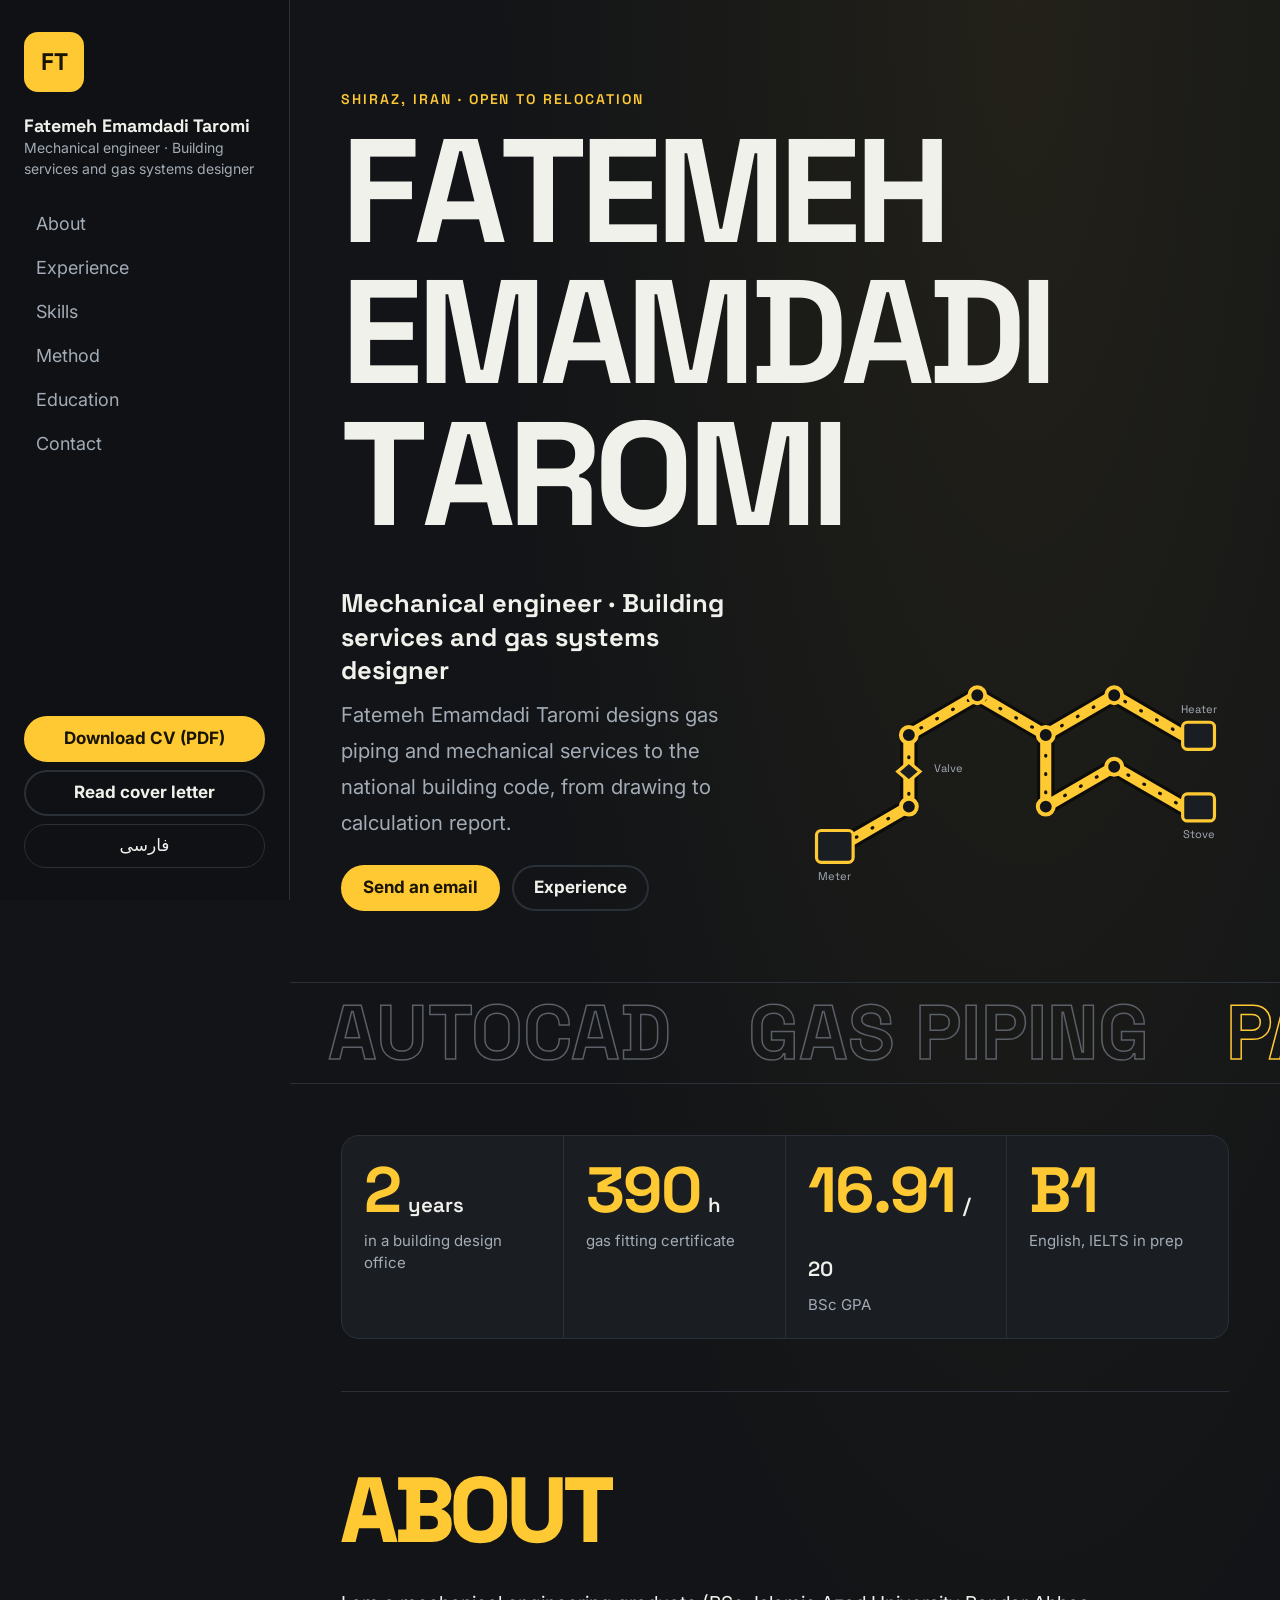
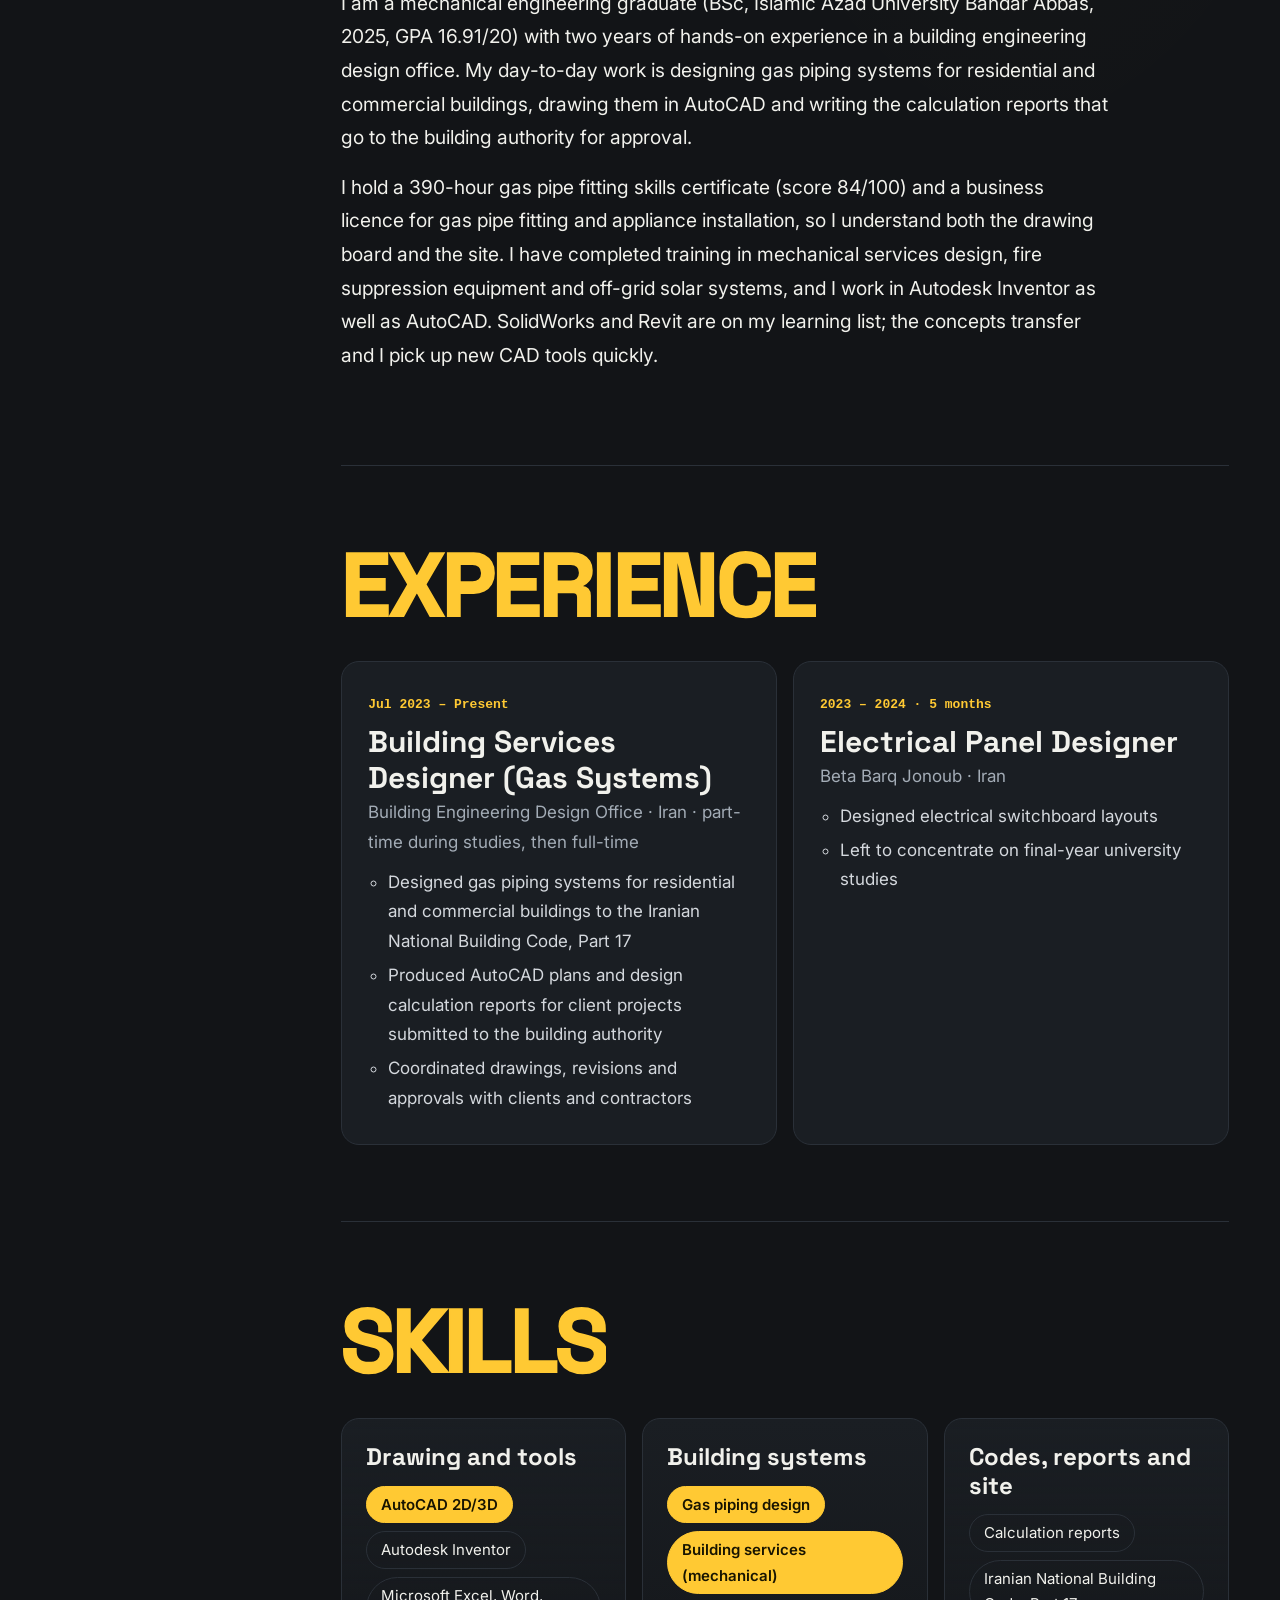
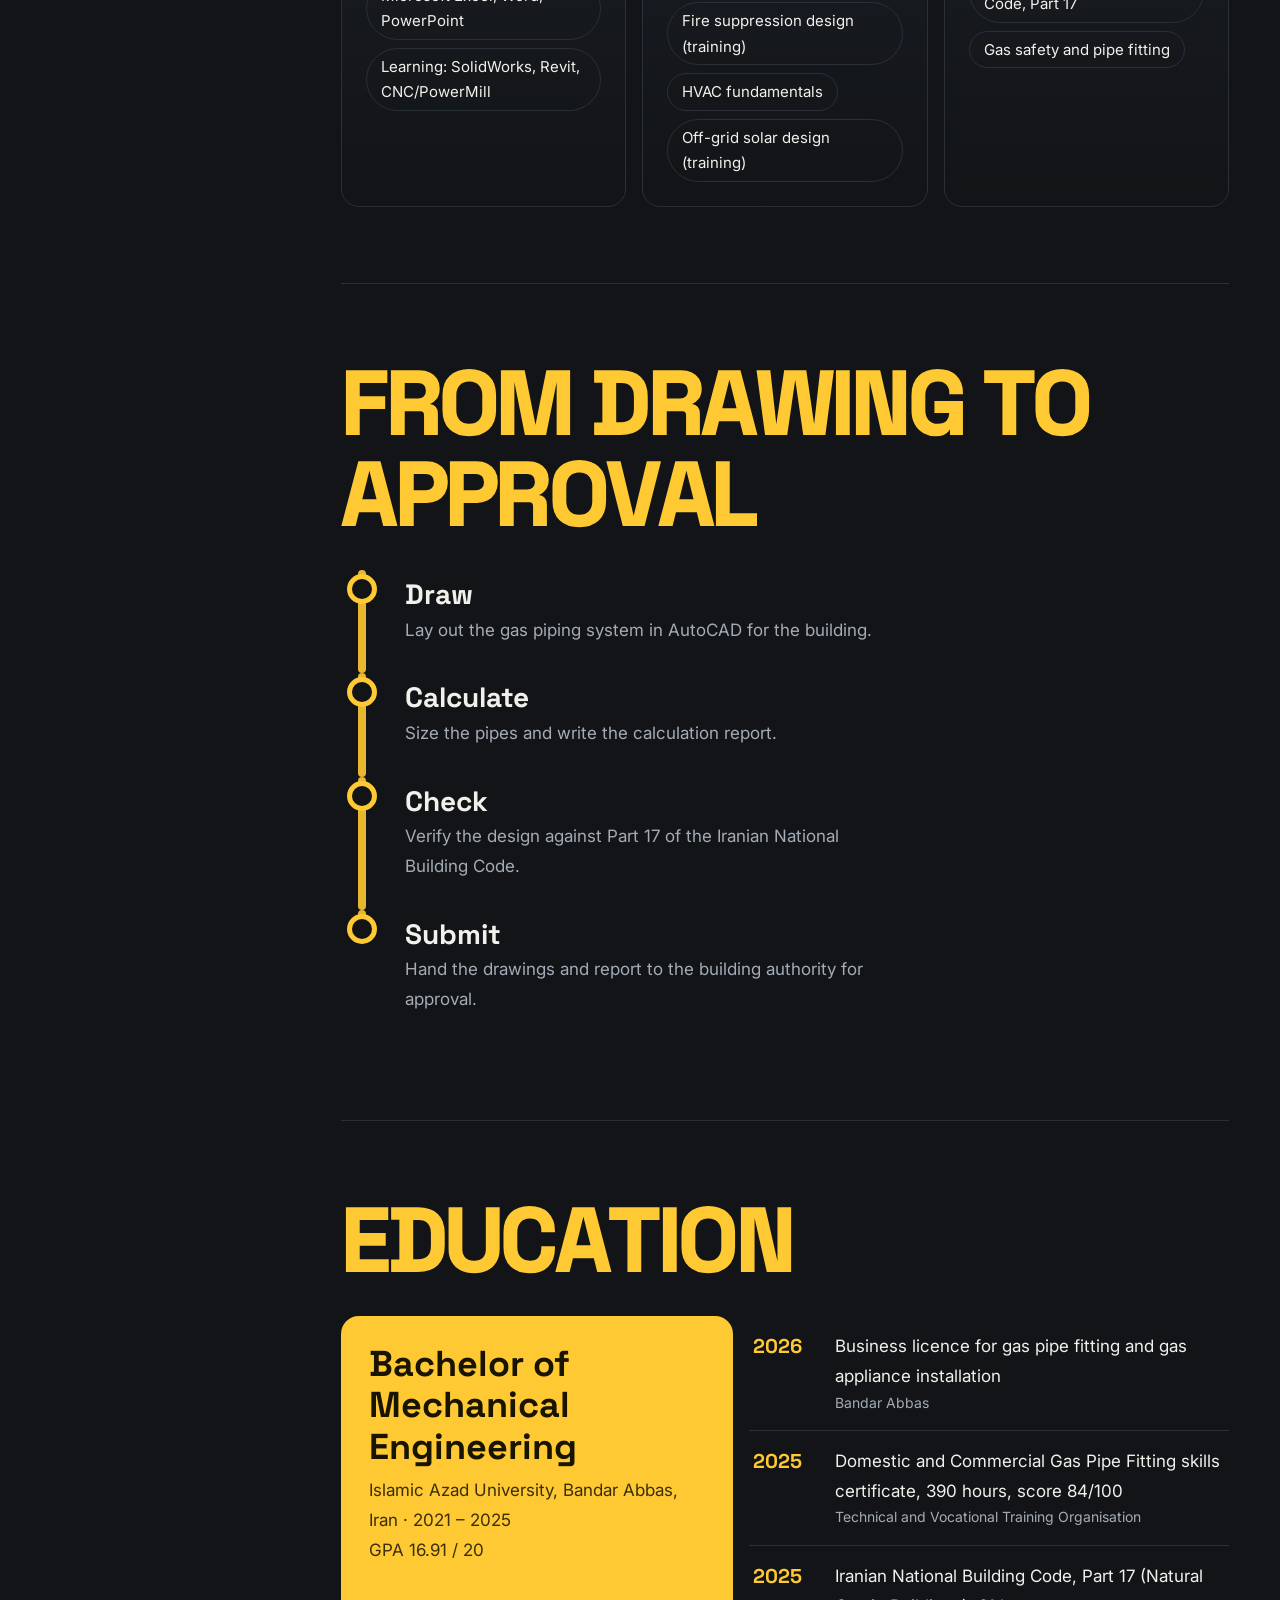
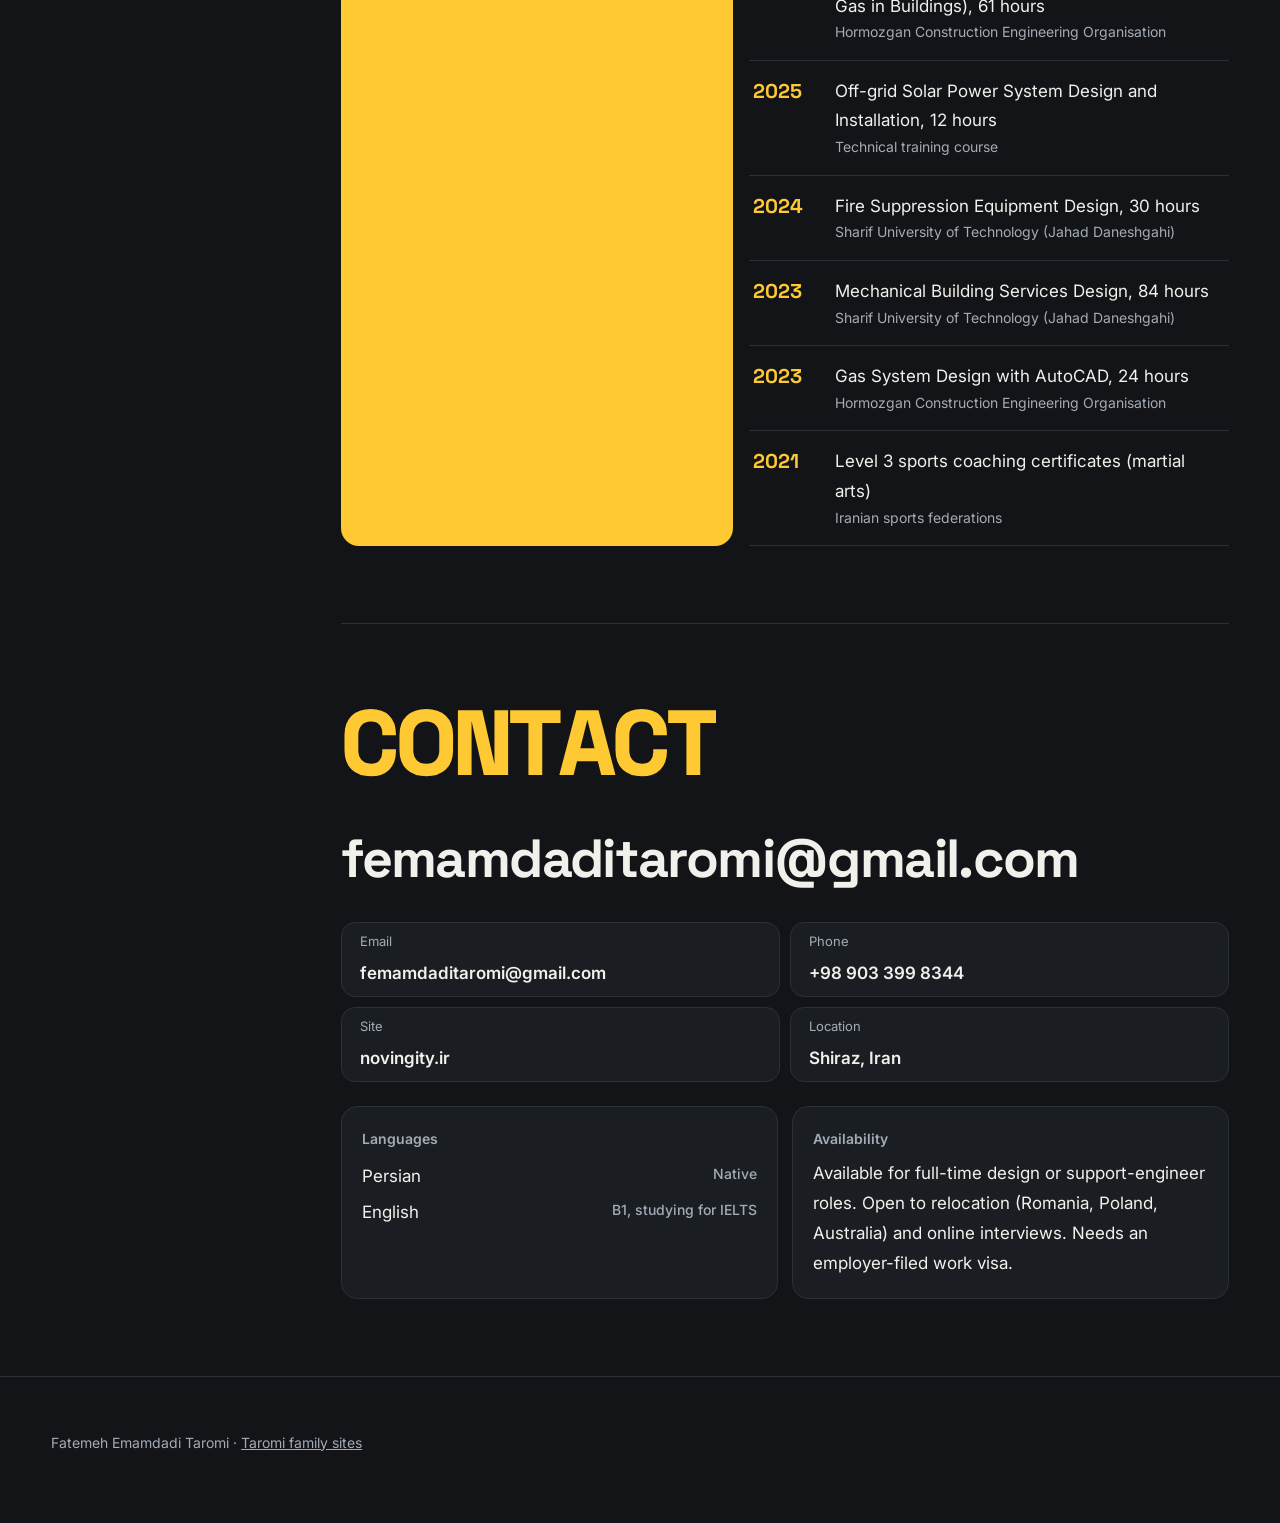
==== commit 38736e98: "Redesign v3: gas line design (EN)" ====
--- a/index.html
+++ b/index.html
@@ -6,73 +6,51 @@
 <title>Fatemeh Emamdadi Taromi · Mechanical engineer, building services designer</title>
 <meta name="description" content="Resume of Fatemeh Emamdadi Taromi: mechanical engineer (BSc 2025) with two years of gas piping and building services design in AutoCAD, Iranian National Building Code Part 17, gas fitting licence. Open to relocation with employer visa support.">
 <link rel="canonical" href="https://mahditaromi2010-lab.github.io/fatemeh.taromi/">
-<link rel="alternate" hreflang="en" href="https://mahditaromi2010-lab.github.io/fatemeh.taromi/">
-<link rel="alternate" hreflang="fa" href="https://mahditaromi2010-lab.github.io/fatemeh.taromi/fa/">
-<link rel="alternate" hreflang="x-default" href="https://mahditaromi2010-lab.github.io/fatemeh.taromi/">
-<meta property="og:type" content="profile">
-<meta property="og:title" content="Fatemeh Emamdadi Taromi · Mechanical engineer, building services designer">
-<meta property="og:description" content="Resume of Fatemeh Emamdadi Taromi: mechanical engineer (BSc 2025) with two years of gas piping and building services design in AutoCAD, Iranian National Building Code Part 17, gas fitting licence. Open to relocation with employer visa support.">
-<meta property="og:url" content="https://mahditaromi2010-lab.github.io/fatemeh.taromi/">
-<meta name="theme-color" content="#f6f3ec">
+<link rel="alternate" hreflang="en" href="https://mahditaromi2010-lab.github.io/fatemeh.taromi/"><link rel="alternate" hreflang="fa" href="https://mahditaromi2010-lab.github.io/fatemeh.taromi/fa/"><link rel="alternate" hreflang="x-default" href="https://mahditaromi2010-lab.github.io/fatemeh.taromi/">
+<meta property="og:type" content="profile"><meta property="og:title" content="Fatemeh Emamdadi Taromi · Mechanical engineer, building services designer"><meta property="og:description" content="Resume of Fatemeh Emamdadi Taromi: mechanical engineer (BSc 2025) with two years of gas piping and building services design in AutoCAD, Iranian National Building Code Part 17, gas fitting licence. Open to relocation with employer visa support."><meta property="og:url" content="https://mahditaromi2010-lab.github.io/fatemeh.taromi/">
+<meta name="theme-color" content="#121417">
 <link rel="icon" href="favicon.svg" type="image/svg+xml">
-<link rel="preconnect" href="https://fonts.googleapis.com">
-<link rel="preconnect" href="https://fonts.gstatic.com" crossorigin>
-<link rel="stylesheet" href="https://fonts.googleapis.com/css2?family=Inter:wght@400;500;650;700&family=JetBrains+Mono:wght@500&display=swap">
+<link rel="preconnect" href="https://fonts.googleapis.com"><link rel="preconnect" href="https://fonts.gstatic.com" crossorigin>
+<link rel="stylesheet" href="https://fonts.googleapis.com/css2?family=Space+Grotesk:wght@500;700&family=Inter:wght@400;500;600&display=swap">
 <script type="application/ld+json">{"@context": "https://schema.org", "@type": "Person", "name": "Fatemeh Emamdadi Taromi", "alternateName": "فاطمه امامدادی طارمی", "jobTitle": "Mechanical engineer, building services and gas systems designer", "url": "https://mahditaromi2010-lab.github.io/fatemeh.taromi/", "email": "mailto:femamdaditaromi@gmail.com", "address": {"@type": "PostalAddress", "addressLocality": "Shiraz", "addressCountry": "IR"}, "sameAs": ["https://novingity.ir"], "knowsAbout": ["AutoCAD", "Building services design", "Gas piping design", "HVAC", "Fire suppression", "Autodesk Inventor", "Iranian National Building Code Part 17"]}</script>
+<script src="fx.js" defer></script>
 <link rel="stylesheet" href="style.css">
 </head>
-<body>
+<body class="f">
+<div class="shell">
 <a class="skip" href="#main">Skip to content</a>
-<header class="top"><div class="wrap">
-  <a class="brand" href="./"><span class="mk" aria-hidden="true">F</span><span>Fatemeh Emamdadi Taromi</span></a>
-  <nav aria-label="Sections">
-    <a href="./" aria-current="page">Resume</a>
-    <a href="letter.html">Cover letter</a>
-    <a href="./#contact">Contact</a>
-    <a class="lang" href="fa/" lang="fa" hreflang="fa">فارسی</a>
-    <a class="cv" href="Fatemeh_Emamdadi_Taromi_CV.pdf" download>Download CV (PDF)</a>
-  </nav>
-</div></header>
-
+<aside class="rail"><div class="rail-in">
+<a class="mono" href="./" aria-label="Fatemeh Taromi">FT</a>
+<p class="who"><b>Fatemeh Emamdadi Taromi</b><span>Mechanical engineer · Building services and gas systems designer</span></p>
+<nav aria-label="Fatemeh Taromi" data-spy><ul><li><a href="./#about">About</a></li><li><a href="./#work">Experience</a></li><li><a href="./#skills">Skills</a></li><li><a href="./#method">Method</a></li><li><a href="./#learn">Education</a></li><li><a href="./#contact">Contact</a></li></ul></nav>
+<div class="rail-act"><a class="btn" href="Fatemeh_Emamdadi_Taromi_CV.pdf" download>Download CV (PDF)</a>
+<a class="btn ghost" href="letter.html">Read cover letter</a>
+<a class="lang" href="fa/" lang="fa" hreflang="fa">فارسی</a></div>
+</div></aside>
 <main id="main">
-<section class="hero"><div class="wrap hero-grid">
-  <div class="copy">
-    <p class="eyebrow">Shiraz, Iran · BSc Mechanical Engineering 2025</p>
-    <h1>Fatemeh Emamdadi Taromi designs gas piping and mechanical services to the national building code, from drawing to calculation report.</h1>
-    <p class="tagline">Two years of building-services design in a consulting office, AutoCAD drawings and calculation reports to the Iranian National Building Code, and a trade licence for gas pipe fitting. Looking for a junior design-engineer role abroad with employer visa support.</p>
-    <div class="cta">
-      <a class="btn" href="Fatemeh_Emamdadi_Taromi_CV.pdf" download>Download CV (PDF)</a>
-      <a class="btn ghost" href="letter.html">Read cover letter</a>
-      <a class="btn ghost" href="mailto:femamdaditaromi@gmail.com">Send an email</a>
-    </div>
-  </div>
-  <div class="panel"><svg class="draw" viewBox="0 0 440 320" role="img" aria-label="Gas piping plan" width="440" height="320">
-<rect x="6" y="6" width="428" height="308" rx="4" class="d-frame"/>
-<g class="d-pipe"><path d="M60 60V150H150V92H320V150H380"/><path d="M150 150V230H250"/><path d="M320 150V196H380"/></g>
-<g class="d-node"><rect x="46" y="48" width="28" height="24" rx="3"/><circle cx="250" cy="230" r="11"/><circle cx="380" cy="150" r="11"/><circle cx="380" cy="196" r="11"/></g>
-<g class="d-dim"><path d="M60 280H150M60 272v16M150 272v16"/><path d="M404 60V150M396 60h16M396 150h16"/></g>
-<g class="d-txt" font-size="12"><text x="60" y="38" text-anchor="middle">Meter</text><text x="104" y="136" text-anchor="middle">Riser</text><text x="250" y="258" text-anchor="middle">Stove</text><text x="380" y="132" text-anchor="middle">Heater</text><text x="380" y="228" text-anchor="middle">Water heater</text></g>
-<g class="d-title"><rect x="226" y="262" width="196" height="40" rx="2"/><path d="M226 282H422"/><text x="238" y="277" font-size="11">AutoCAD drawing · Calculation report</text><text x="238" y="296" font-size="11">National Building Code, Part 17</text></g>
-</svg></div>
-</div></section>
-
-<div class="wrap">
-<h2 class="sr-only" style="position:absolute;width:1px;height:1px;overflow:hidden;clip:rect(0 0 0 0)">Key facts</h2>
-<ul class="stats"><li><b>2 years</b><span>in a building design office</span></li><li><b>390 h</b><span>gas fitting certificate</span></li><li><b>16.91 / 20</b><span>BSc GPA</span></li><li><b>B1</b><span>English, IELTS in prep</span></li></ul>
-
-<section class="sec" id="profile"><h2>About</h2><div class="prose"><p>I am a mechanical engineering graduate (BSc, Islamic Azad University Bandar Abbas, 2025, GPA 16.91/20) with two years of hands-on experience in a building engineering design office. My day-to-day work is designing gas piping systems for residential and commercial buildings, drawing them in AutoCAD and writing the calculation reports that go to the building authority for approval.</p><p>I hold a 390-hour gas pipe fitting skills certificate (score 84/100) and a business licence for gas pipe fitting and appliance installation, so I understand both the drawing board and the site. I have completed training in mechanical services design, fire suppression equipment and off-grid solar systems, and I work in Autodesk Inventor as well as AutoCAD. SolidWorks and Revit are on my learning list; the concepts transfer and I pick up new CAD tools quickly.</p></div></section>
-<section class="sec" id="experience"><h2>Experience</h2><ol class="tl"><li class="job"><div class="when">Jul 2023 – Present</div><h3>Building Services Designer (Gas Systems)</h3><p class="org">Building Engineering Design Office · Iran · part-time during studies, then full-time</p><ul><li>Designed gas piping systems for residential and commercial buildings to the Iranian National Building Code, Part 17</li><li>Produced AutoCAD plans and design calculation reports for client projects submitted to the building authority</li><li>Coordinated drawings, revisions and approvals with clients and contractors</li></ul></li><li class="job"><div class="when">2023 – 2024 · 5 months</div><h3>Electrical Panel Designer</h3><p class="org">Beta Barq Jonoub · Iran</p><ul><li>Designed electrical switchboard layouts</li><li>Left to concentrate on final-year university studies</li></ul></li></ol></section>
-<section class="sec" id="skills"><h2>Skills</h2><div class="skills"><div class="sg"><h3>Drawing and tools</h3><ul><li class="strong">AutoCAD 2D/3D</li><li>Autodesk Inventor</li><li>Microsoft Excel, Word, PowerPoint</li><li>Learning: SolidWorks, Revit, CNC/PowerMill</li></ul></div><div class="sg"><h3>Building systems</h3><ul><li class="strong">Gas piping design</li><li class="strong">Building services (mechanical)</li><li>Fire suppression design (training)</li><li>HVAC fundamentals</li><li>Off-grid solar design (training)</li></ul></div><div class="sg"><h3>Codes, reports and site</h3><ul><li>Calculation reports</li><li>Iranian National Building Code, Part 17</li><li>Gas safety and pipe fitting</li></ul></div></div></section>
-<section class="sec" id="process"><h2>From drawing to approval</h2><ol class="steps"><li><h3>Draw</h3><p>Lay out the gas piping system in AutoCAD for the building.</p></li><li><h3>Calculate</h3><p>Size the pipes and write the calculation report.</p></li><li><h3>Check</h3><p>Verify the design against Part 17 of the Iranian National Building Code.</p></li><li><h3>Submit</h3><p>Hand the drawings and report to the building authority for approval.</p></li></ol></section>
-<section class="sec" id="education"><h2>Education</h2><div class="two"><div class="edu"><h3>Bachelor of Mechanical Engineering</h3><p>Islamic Azad University, Bandar Abbas, Iran · 2021 – 2025</p><p>GPA 16.91 / 20</p></div><ul class="certs" aria-label="Certificates"><li><span class="yr">2026</span><div>Business licence for gas pipe fitting and gas appliance installation<small>Bandar Abbas</small></div></li><li><span class="yr">2025</span><div>Domestic and Commercial Gas Pipe Fitting skills certificate, 390 hours, score 84/100<small>Technical and Vocational Training Organisation</small></div></li><li><span class="yr">2025</span><div>Iranian National Building Code, Part 17 (Natural Gas in Buildings), 61 hours<small>Hormozgan Construction Engineering Organisation</small></div></li><li><span class="yr">2025</span><div>Off-grid Solar Power System Design and Installation, 12 hours<small>Technical training course</small></div></li><li><span class="yr">2024</span><div>Fire Suppression Equipment Design, 30 hours<small>Sharif University of Technology (Jahad Daneshgahi)</small></div></li><li><span class="yr">2023</span><div>Mechanical Building Services Design, 84 hours<small>Sharif University of Technology (Jahad Daneshgahi)</small></div></li><li><span class="yr">2023</span><div>Gas System Design with AutoCAD, 24 hours<small>Hormozgan Construction Engineering Organisation</small></div></li><li><span class="yr">2021</span><div>Level 3 sports coaching certificates (martial arts)<small>Iranian sports federations</small></div></li></ul></div></section>
-
-<section class="band" id="contact" aria-labelledby="cta-h">
-  <div><h2 id="cta-h">Looking for a junior design engineer?</h2><p>Send a short email with the role and I will reply with drawings and references.</p>
-    <p style="margin-top:20px"><a class="btn" href="mailto:femamdaditaromi@gmail.com">Send an email</a></p></div>
-  <ul class="contacts"><li><span class="k">Email</span><a href="mailto:femamdaditaromi@gmail.com">femamdaditaromi@gmail.com</a></li><li><span class="k">Phone</span><a href="tel:+989033998344">+98 903 399 8344</a></li><li><span class="k">Site</span><a href="https://novingity.ir" rel="noopener">novingity.ir</a></li><li><span class="k">Location</span><span class="v">Shiraz, Iran</span></li></ul>
-</section>
-<div class="meta"><div class="box"><h3>Languages</h3><ul><li><span>Persian</span><b>Native</b></li><li><span>English</span><b>B1, studying for IELTS</b></li></ul></div><div class="box"><h3>Availability</h3><p>Available for full-time design or support-engineer roles. Open to relocation (Romania, Poland, Australia) and online interviews. Needs an employer-filed work visa.</p></div></div>
+<section class="hero" id="top"><p class="kick">Shiraz, Iran · open to relocation</p>
+<h1 class="giant" data-split>Fatemeh Emamdadi Taromi</h1>
+<div class="hero-row"><div><p class="role rv">Mechanical engineer · Building services and gas systems designer</p><p class="lead rv">Fatemeh Emamdadi Taromi designs gas piping and mechanical services to the national building code, from drawing to calculation report.</p>
+<div class="cta rv"><a class="btn" href="mailto:femamdaditaromi@gmail.com">Send an email</a><a class="btn ghost" href="#work">Experience</a></div></div>
+<div class="art"><svg class="pipe draw" viewBox="0 0 540 360" role="img" aria-label="Meter → Stove, Heater" width="540" height="360">
+<g class="p-under"><path d="M52 292 L138 242 L138 152 L224 102 L310 152 L310 242 L396 192 L482 242"/><path d="M310 152 L396 102 L482 152"/></g>
+<g class="p-main"><path d="M52 292 L138 242 L138 152 L224 102 L310 152 L310 242 L396 192 L482 242" pathLength="1"/><path d="M310 152 L396 102 L482 152" pathLength="1"/></g>
+<g class="p-flow"><path d="M52 292 L138 242 L138 152 L224 102 L310 152 L310 242 L396 192 L482 242"/><path d="M310 152 L396 102 L482 152"/></g>
+<g class="p-node"><circle cx="138" cy="242" r="10"/><circle cx="138" cy="152" r="10"/><circle cx="224" cy="102" r="10"/><circle cx="310" cy="152" r="10"/><circle cx="310" cy="242" r="10"/><circle cx="396" cy="192" r="10"/><circle cx="396" cy="102" r="10"/></g>
+<g class="p-dev"><rect x="22" y="272" width="46" height="40" rx="6"/><path d="M138 186l14 12-14 12-14-12z"/><rect x="482" y="226" width="40" height="34" rx="6"/><rect x="482" y="136" width="40" height="34" rx="6"/></g>
+<g class="p-txt" font-size="14"><text x="45" y="334" text-anchor="middle">Meter</text><text x="170" y="198">Valve</text><text x="502" y="282" text-anchor="middle">Stove</text><text x="502" y="124" text-anchor="middle">Heater</text></g></svg></div></div></section>
+<div class="marq" aria-hidden="true"><div class="track"><span>AutoCAD</span><span>Gas piping</span><span>Part 17</span><span>Building services</span><span>Calculation reports</span><span>HVAC basics</span><span>Inventor</span><span>AutoCAD</span><span>Gas piping</span><span>Part 17</span><span>Building services</span><span>Calculation reports</span><span>HVAC basics</span><span>Inventor</span></div></div>
+<ul class="stats"><li class="rv" style="--i:0"><b><span class="count" data-to="2">2</span><small>years</small></b><span>in a building design office</span></li><li class="rv" style="--i:1"><b><span class="count" data-to="390">390</span><small>h</small></b><span>gas fitting certificate</span></li><li class="rv" style="--i:2"><b>16.91<small>/ 20</small></b><span>BSc GPA</span></li><li class="rv" style="--i:3"><b>B1<small></small></b><span>English, IELTS in prep</span></li></ul>
+<section class="sec" id="about"><h2 class="ttl" data-split>About</h2><div class="prose"><p class="rv">I am a mechanical engineering graduate (BSc, Islamic Azad University Bandar Abbas, 2025, GPA 16.91/20) with two years of hands-on experience in a building engineering design office. My day-to-day work is designing gas piping systems for residential and commercial buildings, drawing them in AutoCAD and writing the calculation reports that go to the building authority for approval.</p><p class="rv">I hold a 390-hour gas pipe fitting skills certificate (score 84/100) and a business licence for gas pipe fitting and appliance installation, so I understand both the drawing board and the site. I have completed training in mechanical services design, fire suppression equipment and off-grid solar systems, and I work in Autodesk Inventor as well as AutoCAD. SolidWorks and Revit are on my learning list; the concepts transfer and I pick up new CAD tools quickly.</p></div></section>
+<section class="sec" id="work"><h2 class="ttl" data-split>Experience</h2><ol class="jobs"><li class="job rv"><span class="when">Jul 2023 – Present</span><h3>Building Services Designer (Gas Systems)</h3><p class="org">Building Engineering Design Office · Iran · part-time during studies, then full-time</p><ul><li>Designed gas piping systems for residential and commercial buildings to the Iranian National Building Code, Part 17</li><li>Produced AutoCAD plans and design calculation reports for client projects submitted to the building authority</li><li>Coordinated drawings, revisions and approvals with clients and contractors</li></ul></li><li class="job rv"><span class="when">2023 – 2024 · 5 months</span><h3>Electrical Panel Designer</h3><p class="org">Beta Barq Jonoub · Iran</p><ul><li>Designed electrical switchboard layouts</li><li>Left to concentrate on final-year university studies</li></ul></li></ol></section>
+<section class="sec" id="skills"><h2 class="ttl" data-split>Skills</h2><div class="skills"><div class="sg rv"><h3>Drawing and tools</h3><ul><li class="strong">AutoCAD 2D/3D</li><li>Autodesk Inventor</li><li>Microsoft Excel, Word, PowerPoint</li><li>Learning: SolidWorks, Revit, CNC/PowerMill</li></ul></div><div class="sg rv"><h3>Building systems</h3><ul><li class="strong">Gas piping design</li><li class="strong">Building services (mechanical)</li><li>Fire suppression design (training)</li><li>HVAC fundamentals</li><li>Off-grid solar design (training)</li></ul></div><div class="sg rv"><h3>Codes, reports and site</h3><ul><li>Calculation reports</li><li>Iranian National Building Code, Part 17</li><li>Gas safety and pipe fitting</li></ul></div></div></section>
+<section class="sec" id="method"><h2 class="ttl" data-split>From drawing to approval</h2><ol class="steps"><li class="step rv" style="--i:0"><i aria-hidden="true"></i><h3>Draw</h3><p>Lay out the gas piping system in AutoCAD for the building.</p></li><li class="step rv" style="--i:1"><i aria-hidden="true"></i><h3>Calculate</h3><p>Size the pipes and write the calculation report.</p></li><li class="step rv" style="--i:2"><i aria-hidden="true"></i><h3>Check</h3><p>Verify the design against Part 17 of the Iranian National Building Code.</p></li><li class="step rv" style="--i:3"><i aria-hidden="true"></i><h3>Submit</h3><p>Hand the drawings and report to the building authority for approval.</p></li></ol></section>
+<section class="sec" id="learn"><h2 class="ttl" data-split>Education</h2><div class="two"><div class="edu rv"><h3>Bachelor of Mechanical Engineering</h3><p>Islamic Azad University, Bandar Abbas, Iran · 2021 – 2025</p><p>GPA 16.91 / 20</p></div><ul class="certs"><li class="rv"><span class="yr">2026</span><span>Business licence for gas pipe fitting and gas appliance installation<small>Bandar Abbas</small></span></li><li class="rv"><span class="yr">2025</span><span>Domestic and Commercial Gas Pipe Fitting skills certificate, 390 hours, score 84/100<small>Technical and Vocational Training Organisation</small></span></li><li class="rv"><span class="yr">2025</span><span>Iranian National Building Code, Part 17 (Natural Gas in Buildings), 61 hours<small>Hormozgan Construction Engineering Organisation</small></span></li><li class="rv"><span class="yr">2025</span><span>Off-grid Solar Power System Design and Installation, 12 hours<small>Technical training course</small></span></li><li class="rv"><span class="yr">2024</span><span>Fire Suppression Equipment Design, 30 hours<small>Sharif University of Technology (Jahad Daneshgahi)</small></span></li><li class="rv"><span class="yr">2023</span><span>Mechanical Building Services Design, 84 hours<small>Sharif University of Technology (Jahad Daneshgahi)</small></span></li><li class="rv"><span class="yr">2023</span><span>Gas System Design with AutoCAD, 24 hours<small>Hormozgan Construction Engineering Organisation</small></span></li><li class="rv"><span class="yr">2021</span><span>Level 3 sports coaching certificates (martial arts)<small>Iranian sports federations</small></span></li></ul></div></section>
+<section class="sec contact" id="contact"><h2 class="ttl" data-split>Contact</h2>
+<a class="mailbig rv" href="mailto:femamdaditaromi@gmail.com">femamdaditaromi@gmail.com</a>
+<ul class="contacts"><li><span class="k">Email</span><a href="mailto:femamdaditaromi@gmail.com">femamdaditaromi@gmail.com</a></li><li><span class="k">Phone</span><a href="tel:+989033998344">+98 903 399 8344</a></li><li><span class="k">Site</span><a href="https://novingity.ir" rel="noopener">novingity.ir</a></li><li><span class="k">Location</span><span class="v">Shiraz, Iran</span></li></ul>
+<div class="meta"><div class="box rv"><h3>Languages</h3><ul><li><span>Persian</span><b>Native</b></li><li><span>English</span><b>B1, studying for IELTS</b></li></ul></div><div class="box rv"><h3>Availability</h3><p>Available for full-time design or support-engineer roles. Open to relocation (Romania, Poland, Australia) and online interviews. Needs an employer-filed work visa.</p></div></div></section>
+</main>
 </div>
-</main>
-<footer class="foot"><div class="wrap"><p>Fatemeh Emamdadi Taromi · <a href="https://mahditaromi2010-lab.github.io/taromi-hub/">Taromi family sites</a></p></div></footer>
+<footer class="foot"><p>Fatemeh Emamdadi Taromi · <a href="https://family.taromi.net/">Taromi family sites</a></p></footer>
 </body></html>
--- a/style.css
+++ b/style.css
@@ -1,182 +1,125 @@
-
-:root{
-  --canvas:#f6f3ec;--surface:#ffffff;--ink:#17202b;--muted:#5d6775;--accent:#1f5f8b;--accent-ink:#ffffff;--line:#e3ded3;--soft:#edf3f8;--grid:rgba(31,95,139,.07);
-  --r:6px;--font:Inter,"Segoe UI",system-ui,sans-serif;--mono:"JetBrains Mono",ui-monospace,Consolas,monospace;
+:root{--bg:#121417;--panel:#1a1e23;--line:#2a3038;--ink:#f1f1ec;--mute:#a3acb6;--y:#ffc933;--yi:#181400;--font:"Space Grotesk","Inter",system-ui,sans-serif;--body:Inter,system-ui,sans-serif;color-scheme:dark}
+html[lang="fa"]{--font:Vazirmatn,Tahoma,sans-serif;--body:Vazirmatn,Tahoma,sans-serif}
+*{box-sizing:border-box}html{scroll-behavior:smooth;scroll-padding-top:24px}
+body{margin:0;background:var(--bg);color:var(--ink);font:17px/1.75 var(--body);-webkit-font-smoothing:antialiased;touch-action:manipulation;background-image:radial-gradient(60% 40% at 80% 0,rgba(255,201,51,.07),transparent 70%)}
+html[lang="fa"] body{line-height:2}
+a{color:inherit}:focus-visible{outline:3px solid var(--y);outline-offset:3px;border-radius:4px}
+.skip{position:absolute;inset-inline-start:16px;top:-56px;background:var(--y);color:var(--yi);padding:10px 16px;border-radius:8px;z-index:50}.skip:focus{top:12px}
+.shell{display:grid;grid-template-columns:minmax(0,1fr)}.rail{min-width:0}
+main{min-width:0;padding:0 clamp(16px,4vw,64px)}
+/* rail */
+.rail{border-bottom:1px solid var(--line);background:#0f1114}
+.rail-in{display:flex;align-items:center;gap:12px;flex-wrap:wrap;padding:12px 16px}
+.mono{display:grid;place-items:center;width:44px;height:44px;border-radius:10px;background:var(--y);color:var(--yi);font:700 17px/1 var(--font);text-decoration:none;transition:transform .25s}
+.mono:hover{transform:rotate(-8deg) scale(1.06)}
+.who{display:none;margin:0}.who b{display:block;font:700 18px/1.3 var(--font)}.who span{display:block;color:var(--mute);font-size:14px;line-height:1.5}
+.rail nav{order:3;width:100%;overflow-x:auto;scrollbar-width:none}.rail nav ul{display:flex;gap:4px;margin:0;padding:0;list-style:none;white-space:nowrap}
+.rail nav a{display:inline-flex;align-items:center;min-height:44px;padding:0 12px;text-decoration:none;color:var(--mute);position:relative;transition:color .2s}
+.rail nav a::after{content:"";position:absolute;inset-inline:12px;bottom:8px;height:2px;background:var(--y);transform:scaleX(0);transform-origin:left;transition:transform .3s}
+[dir="rtl"] .rail nav a::after{transform-origin:right}
+.rail nav a:hover,.rail nav a.on{color:var(--ink)}.rail nav a:hover::after,.rail nav a.on::after{transform:scaleX(1)}
+.rail-act{margin-inline-start:auto;display:flex;gap:8px;align-items:center}.rail-act .ghost{display:none}
+.btn{display:inline-flex;align-items:center;justify-content:center;min-height:46px;padding:0 20px;border-radius:999px;background:var(--y);color:var(--yi);font-weight:700;text-decoration:none;border:2px solid var(--y);cursor:pointer;font:inherit;font-weight:700;position:relative;overflow:hidden;transition:transform .2s,box-shadow .2s,background-color .2s,color .2s}
+.btn:hover{transform:translateY(-2px);box-shadow:0 10px 24px -10px var(--y)}.btn:active{transform:translateY(1px)}
+.btn.ghost{background:transparent;color:var(--ink);border-color:var(--line)}.btn.ghost:hover{border-color:var(--y);color:var(--y);box-shadow:none}
+.lang{display:inline-flex;align-items:center;min-height:44px;padding:0 14px;border:1px solid var(--line);border-radius:999px;text-decoration:none;color:var(--ink);transition:border-color .2s,color .2s}.lang:hover{border-color:var(--y);color:var(--y)}
+/* type */
+.kick{margin:0 0 16px;color:var(--y);font:600 14px/1.4 var(--font);letter-spacing:.14em;text-transform:uppercase}
+html[lang="fa"] .kick{letter-spacing:0;text-transform:none;font-size:16px}
+.giant{margin:0;font:700 clamp(54px,11.5vw,168px)/.9 var(--font);letter-spacing:-.045em;text-transform:uppercase;overflow-wrap:break-word}
+html[lang="fa"] .giant{letter-spacing:0;text-transform:none;line-height:1.25;font-size:clamp(52px,10vw,140px);font-weight:800}
+.w{display:inline-block;white-space:nowrap;overflow:hidden;vertical-align:top;padding-bottom:.06em}
+.c{display:inline-block}
+.js .c{transform:translateY(112%);transition:transform .8s cubic-bezier(.2,.8,.2,1);transition-delay:calc(var(--i)*38ms)}
+.js .in .c,.js [data-split].in .c{transform:none}
+.ttl{margin:0 0 28px;font:700 clamp(40px,7vw,96px)/.95 var(--font);letter-spacing:-.04em;color:transparent;-webkit-text-stroke:2px var(--y);text-transform:uppercase;transition:color .9s .35s}
+html[lang="fa"] .ttl{letter-spacing:0;text-transform:none;line-height:1.3;-webkit-text-stroke-width:1.5px}
+.ttl.in{color:var(--y)}.rm .ttl{color:var(--y)}
+.lead{font-size:clamp(18px,1.6vw,22px);color:var(--mute);max-width:46ch;text-wrap:pretty;margin:0 0 24px}
+.role{margin:0 0 10px;font:700 clamp(20px,2vw,26px)/1.3 var(--font)}
+.js .rv{opacity:0;transform:translateY(34px);transition:opacity .7s,transform .8s cubic-bezier(.2,.8,.2,1);transition-delay:calc(var(--i,0)*90ms)}
+.js .rv.in{opacity:1;transform:none}
+.rm .rv,.rm .c{opacity:1!important;transform:none!important;transition:none!important}
+/* hero */
+.hero{padding:clamp(40px,7vw,96px) 0 20px}
+.hero-row{display:grid;gap:28px;align-items:end;margin-top:clamp(24px,3vw,44px)}
+.cta{display:flex;gap:12px;flex-wrap:wrap}
+.pipe{width:100%;height:auto;overflow:visible}
+.pipe .p-under path{fill:none;stroke:#000;stroke-opacity:.55;stroke-width:22;stroke-linejoin:round;stroke-linecap:round}
+.pipe .p-main path{fill:none;stroke:var(--y);stroke-width:14;stroke-linejoin:round;stroke-linecap:round;stroke-dasharray:1;stroke-dashoffset:0}
+.js .pipe .p-main path{stroke-dashoffset:1;transition:stroke-dashoffset 2.2s .4s cubic-bezier(.5,0,.2,1)}.js .pipe.in .p-main path{stroke-dashoffset:0}
+.pipe .p-flow path{fill:none;stroke:var(--yi);stroke-width:4;stroke-linecap:round;stroke-dasharray:1 22;animation:flow 1.6s linear infinite}
+.pipe .p-node circle{fill:var(--bg);stroke:var(--y);stroke-width:5}
+.pipe .p-dev rect,.pipe .p-dev path{fill:var(--panel);stroke:var(--y);stroke-width:4}
+.pipe .p-txt text{fill:var(--mute);font-family:var(--font)}
+@keyframes flow{to{stroke-dashoffset:-23}}
+.js .pipe{opacity:0}.js .pipe.in{opacity:1;transition:opacity .4s}.rm .pipe{opacity:1!important}
+/* marquee */
+.marq{overflow:hidden;border-block:1px solid var(--line);margin:clamp(28px,4vw,56px) calc(-1*clamp(16px,4vw,64px));direction:ltr}
+.track{display:flex;width:max-content;animation:mq 38s linear infinite}
+.marq:hover .track{animation-play-state:paused}
+.track span{font:700 clamp(36px,6vw,84px)/1.3 var(--font);padding:0 .5em;color:transparent;-webkit-text-stroke:1.5px #5a5f68;white-space:nowrap;text-transform:uppercase}
+.track span:nth-child(3n){-webkit-text-stroke-color:var(--y)}
+@keyframes mq{to{transform:translateX(-50%)}}
+.rm .track{animation:none}
+/* stats */
+.stats{list-style:none;margin:0 0 clamp(20px,4vw,60px);padding:0;display:grid;grid-template-columns:repeat(2,1fr);gap:1px;background:var(--line);border:1px solid var(--line);border-radius:18px;overflow:hidden}
+.stats li{background:var(--panel);padding:22px}
+.stats b{display:block;font:700 clamp(34px,5vw,64px)/1 var(--font);letter-spacing:-.03em;color:var(--y)}
+.stats small{font-size:.32em;font-weight:600;margin-inline-start:.4em;color:var(--ink);letter-spacing:0}
+.stats li>span{display:block;margin-top:8px;color:var(--mute);font-size:15px;line-height:1.5}
+/* sections */
+.sec{padding:clamp(40px,6vw,88px) 0;border-top:1px solid var(--line)}.sec.first{border:0;padding-top:clamp(32px,5vw,72px)}
+.prose p{margin:0 0 16px;max-width:64ch;font-size:clamp(18px,1.5vw,21px);text-wrap:pretty}
+.jobs,.steps,.certs{list-style:none;margin:0;padding:0}.jobs{display:grid;gap:16px}
+.job{padding:26px;background:var(--panel);border:1px solid var(--line);border-radius:18px;transition:transform .3s,border-color .3s,box-shadow .3s}
+.job:hover{border-color:var(--y);box-shadow:0 18px 40px -26px var(--y)}
+.job .when{font:600 13px/1.5 "JetBrains Mono",monospace;color:var(--y)}html[lang="fa"] .job .when{font-family:var(--font)}
+.job h3{margin:6px 0 2px;font:700 clamp(22px,2.4vw,30px)/1.2 var(--font)}.job .org{margin:0 0 10px;color:var(--mute)}.job ul{margin:0;padding-inline-start:20px;color:#d4d8dd}.job li{margin:4px 0}
+.skills{display:grid;gap:16px}
+.sg{padding:24px;border-radius:18px;border:1px solid var(--line);background:linear-gradient(180deg,var(--panel),transparent)}
+.sg h3{margin:0 0 14px;font:700 24px/1.2 var(--font)}.sg ul{list-style:none;margin:0;padding:0;display:flex;flex-wrap:wrap;gap:8px}
+.sg li{padding:5px 14px;border:1px solid var(--line);border-radius:999px;font-size:15px;line-height:1.7;transition:border-color .2s,color .2s,transform .2s}
+.sg li:hover{border-color:var(--y);color:var(--y);transform:translateY(-2px)}
+.sg li.strong{background:var(--y);color:var(--yi);border-color:var(--y);font-weight:600}.sg li.strong:hover{color:var(--yi)}
+.steps{display:grid;gap:0;position:relative}
+.step{position:relative;padding:8px 0 28px;padding-inline-start:56px}
+.step::before{content:"";position:absolute;inset-inline-start:17px;top:0;bottom:0;width:8px;background:var(--y);border-radius:4px;opacity:.9}
+.step:last-child::before{bottom:auto;height:30px}
+.step i{position:absolute;inset-inline-start:6px;top:4px;width:30px;height:30px;border-radius:50%;background:var(--bg);border:5px solid var(--y);transition:transform .3s}
+.step:hover i{transform:scale(1.25)}
+.step h3{margin:0;font:700 28px/1.2 var(--font)}.step p{margin:4px 0 0;color:var(--mute);max-width:44ch}
+.two{display:grid;gap:16px}
+.edu{padding:28px;border-radius:18px;background:var(--y);color:var(--yi)}.edu h3{margin:0 0 8px;font:700 clamp(24px,3vw,36px)/1.15 var(--font)}.edu p{margin:0;opacity:.85}
+.certs{display:grid;gap:0}.certs li{display:grid;grid-template-columns:70px 1fr;gap:12px;padding:16px 4px;border-bottom:1px solid var(--line)}
+.certs .yr{font:700 20px/1.4 var(--font);color:var(--y)}.certs small{display:block;color:var(--mute);font-size:14px;line-height:1.6}
+.mailbig{display:block;font:700 clamp(22px,4.2vw,60px)/1.1 var(--font);letter-spacing:-.03em;text-decoration:none;color:var(--ink);overflow-wrap:anywhere;direction:ltr;text-align:start;padding:10px 0;background:linear-gradient(var(--y),var(--y)) 0 100%/0 6px no-repeat;transition:background-size .5s,color .3s}
+.mailbig:hover{background-size:100% 6px;color:var(--y)}
+.contacts{list-style:none;margin:24px 0;padding:0;display:grid;gap:10px}
+.contacts li{padding:8px 18px 0;border:1px solid var(--line);border-radius:14px;background:var(--panel);min-width:0}
+.contacts .k{display:block;font-size:13px;color:var(--mute);line-height:1.6}.contacts a,.contacts .v{display:inline-flex;align-items:center;min-height:44px;font-weight:600;text-decoration:none;overflow-wrap:anywhere}
+.contacts a:hover{color:var(--y)}
+.meta{display:grid;gap:14px}.box{padding:20px;border:1px solid var(--line);border-radius:16px;background:var(--panel)}
+.box h3{margin:0 0 8px;font-size:14px;color:var(--mute);font-weight:600}.box ul{list-style:none;margin:0;padding:0}.box li{display:flex;justify-content:space-between;gap:10px;padding:3px 0}.box b{font-weight:500;color:var(--mute);font-size:14px;text-align:end}.box p{margin:0}
+.foot{padding:30px clamp(16px,4vw,64px) 44px;color:var(--mute);font-size:14px;border-top:1px solid var(--line)}.foot a{display:inline-flex;min-height:44px;align-items:center}
+/* letter */
+.letter{background:var(--panel);border:1px solid var(--line);border-radius:18px;padding:clamp(24px,5vw,56px);max-width:820px}
+.letter .meta2{display:grid;gap:2px;color:var(--mute);font-size:15px;padding-bottom:18px;margin-bottom:24px;border-bottom:1px solid var(--line)}.letter .meta2 a{display:inline-flex;min-height:44px;align-items:center}
+.letter p{margin:0 0 15px}.letter .sig{margin-top:28px}.letter .sig b{display:block}.letter .sig span{color:var(--mute)}
+.big{margin:0 0 16px;font:700 clamp(36px,6.5vw,88px)/.98 var(--font);letter-spacing:-.04em}html[lang="fa"] .big{letter-spacing:0;line-height:1.35}
+.tools{display:flex;gap:10px;flex-wrap:wrap;margin:22px 0 0}.note{color:var(--mute);font-size:14px}
+.live{position:fixed;inset-inline-start:50%;bottom:20px;transform:translateX(-50%);background:var(--y);color:var(--yi);padding:10px 18px;border-radius:999px;font-size:14px;opacity:0;pointer-events:none;transition:opacity .2s}.live.on{opacity:1}
+@media (min-width:640px){.stats{grid-template-columns:repeat(4,1fr)}.skills{grid-template-columns:repeat(3,1fr)}.contacts{grid-template-columns:repeat(2,1fr)}.meta{grid-template-columns:1fr 1fr}.rail-act .ghost{display:inline-flex}}
+@media (min-width:1000px){
+ .shell{grid-template-columns:290px minmax(0,1fr)}
+ .rail{position:sticky;top:0;height:100svh;border-bottom:0;border-inline-end:1px solid var(--line)}
+ .rail-in{height:100%;flex-direction:column;align-items:flex-start;flex-wrap:nowrap;gap:22px;padding:32px 24px;overflow:auto}
+ .mono{width:60px;height:60px;font-size:24px;border-radius:14px}
+ .who{display:block}.rail nav{order:0;overflow:visible}.rail nav ul{flex-direction:column;gap:0}.rail nav a{font-size:18px}
+ .rail-act{margin:auto 0 0;flex-direction:column;align-items:stretch;width:100%}.rail-act .ghost{display:inline-flex}.rail-act .lang{justify-content:center}
+ .hero-row{grid-template-columns:1fr 1fr}
+ .jobs{grid-template-columns:1fr 1fr}.two{grid-template-columns:.9fr 1.1fr}
+ .step{padding-inline-start:64px}
 }
-:root:not([data-theme="light"]){@media (prefers-color-scheme:dark){
-  --canvas:#0f141c;--surface:#171e29;--ink:#eef2f7;--muted:#9aa6b8;--accent:#6fb3e0;--accent-ink:#0f141c;--line:#263040;--soft:#1d2735;--grid:rgba(111,179,224,.07);color-scheme:dark}}
-:root[data-theme="dark"]{--canvas:#0f141c;--surface:#171e29;--ink:#eef2f7;--muted:#9aa6b8;--accent:#6fb3e0;--accent-ink:#0f141c;--line:#263040;--soft:#1d2735;--grid:rgba(111,179,224,.07);color-scheme:dark}
-html[lang="fa"]{--font:Vazirmatn,Tahoma,system-ui,sans-serif}
-*{box-sizing:border-box}
-html{scroll-behavior:smooth;scroll-padding-top:84px}
-body{margin:0;background:var(--canvas);color:var(--ink);font:17px/1.7 var(--font);-webkit-font-smoothing:antialiased;touch-action:manipulation;
-  background-image:linear-gradient(var(--grid) 1px,transparent 1px),linear-gradient(90deg,var(--grid) 1px,transparent 1px);background-size:32px 32px;background-attachment:scroll}
-html[lang="fa"] body{line-height:1.95}
-a{color:inherit}
-.skip{position:absolute;inset-inline-start:16px;top:-56px;background:var(--accent);color:var(--accent-ink);padding:10px 16px;border-radius:8px;z-index:30}
-.skip:focus{top:12px}
-.wrap{width:min(1160px,100% - 32px);margin-inline:auto}
-:focus-visible{outline:3px solid var(--accent);outline-offset:3px;border-radius:4px}
-
-/* header */
-.top{position:sticky;top:0;z-index:20;background:color-mix(in srgb,var(--canvas) 88%,transparent);backdrop-filter:blur(12px);border-bottom:1px solid var(--line)}
-.top .wrap{display:flex;align-items:center;justify-content:space-between;gap:12px;padding:8px 0;flex-wrap:wrap}
-.brand{display:inline-flex;align-items:center;gap:10px;min-height:44px;font-weight:700;text-decoration:none;letter-spacing:-.01em}
-.brand img{width:32px;height:32px;border-radius:8px}
-.brand .mk{display:grid;place-items:center;width:32px;height:32px;border-radius:6px;background:var(--accent);color:var(--accent-ink);font:700 14px/1 var(--mono)}
-.top nav{display:flex;gap:2px;flex-wrap:wrap;align-items:center}
-.top nav a{color:var(--muted);text-decoration:none;padding:0 12px;min-height:44px;display:inline-flex;align-items:center;border-radius:999px;transition:color .15s ease,background-color .15s ease}
-.top nav a:hover{color:var(--ink);background:var(--soft)}
-.top nav a[aria-current="page"]{color:var(--ink);box-shadow:inset 0 -2px 0 var(--accent);border-radius:0}
-.top nav a.lang{border:1px solid var(--line);margin-inline-start:6px}
-.top nav a.cv{background:var(--accent);color:var(--accent-ink);font-weight:650;margin-inline-start:6px}
-.top nav a.cv:hover{filter:brightness(1.1)}
-
-/* buttons */
-.btn{display:inline-flex;align-items:center;justify-content:center;gap:8px;min-height:48px;padding:0 22px;border-radius:6px;background:var(--accent);color:var(--accent-ink);font-weight:650;text-decoration:none;border:1px solid var(--accent);cursor:pointer;font:inherit;font-weight:650;transition:transform .15s ease,filter .15s ease,background-color .15s ease,border-color .15s ease}
-.btn:hover{filter:brightness(1.1);transform:translateY(-1px)}
-.btn:active{transform:translateY(1px)}
-.btn.ghost{background:transparent;color:var(--ink);border-color:var(--line)}
-.btn.ghost:hover{border-color:var(--accent);background:var(--soft);filter:none}
-
-/* hero */
-.hero{padding:clamp(36px,7vw,84px) 0 clamp(28px,5vw,56px)}
-.hero-grid{display:grid;gap:36px;align-items:center}
-.hero .copy{animation:rise .6s cubic-bezier(.2,.7,.2,1) both}
-.hero .panel{animation:rise .6s .12s cubic-bezier(.2,.7,.2,1) both}
-.eyebrow{margin:0 0 14px;color:var(--accent);font:600 13px/1.5 var(--mono);letter-spacing:.04em}
-html[lang="fa"] .eyebrow{letter-spacing:0;font-family:var(--font);font-weight:600;font-size:14px}
-h1{margin:0 0 16px;font-size:clamp(30px,4.6vw,52px);line-height:1.12;letter-spacing:-.025em;text-wrap:balance;font-weight:750}
-html[lang="fa"] h1{letter-spacing:0;line-height:1.5}
-.tagline{margin:0 0 26px;color:var(--muted);font-size:clamp(17px,1.6vw,19px);text-wrap:pretty;max-width:60ch}
-.cta{display:flex;gap:12px;flex-wrap:wrap}
-.pill{display:inline-flex;gap:8px;align-items:center;margin:0 0 18px;padding:6px 14px;border:1px solid var(--line);border-radius:999px;background:var(--soft);font-size:14px;color:var(--muted)}
-.pill i{width:8px;height:8px;border-radius:50%;background:var(--accent);flex:none}
-
-/* stats */
-.stats{list-style:none;margin:0;padding:0;display:grid;grid-template-columns:repeat(2,1fr);border:1px solid var(--line);border-radius:var(--r);background:var(--surface);overflow:hidden}
-.stats li{padding:18px 20px;border-inline-end:1px solid var(--line);border-block-end:1px solid var(--line);min-width:0}
-.stats b{display:block;font:700 clamp(20px,2.6vw,28px)/1.2 var(--font);letter-spacing:-.01em;color:var(--ink);overflow-wrap:anywhere}
-.stats span{color:var(--muted);font-size:14px;line-height:1.5;display:block;margin-top:4px}
-
-/* sections */
-.sec{display:grid;gap:18px;padding:clamp(32px,5vw,60px) 0;border-top:1px solid var(--line)}
-.sec>h2{margin:0;font-size:clamp(22px,2.4vw,28px);letter-spacing:-.015em;line-height:1.25}
-html[lang="fa"] .sec>h2{letter-spacing:0}
-.prose p{margin:0 0 14px;max-width:68ch;text-wrap:pretty;font-size:18px}
-.prose p:last-child{margin:0}
-
-/* experience */
-.tl{list-style:none;margin:0;padding:0;display:grid;gap:16px}
-.job{position:relative;display:grid;gap:6px;padding:22px 24px;background:var(--surface);border:1px solid var(--line);border-radius:var(--r);transition:transform .18s ease,border-color .18s ease,box-shadow .18s ease}
-.job:hover{transform:translateY(-2px);border-color:var(--accent);box-shadow:0 12px 30px -16px var(--accent)}
-.job .when{font:600 13px/1.5 var(--mono);color:var(--accent)}
-html[lang="fa"] .job .when{font-family:var(--font)}
-.job h3{margin:0;font-size:20px;line-height:1.35}
-.job .org{margin:0 0 6px;color:var(--muted);font-size:15px}
-.job ul{margin:0;padding-inline-start:20px;color:var(--muted)}
-.job li{margin:4px 0}
-
-/* skills */
-.skills{display:grid;gap:14px}
-.sg{padding:20px 22px;background:var(--surface);border:1px solid var(--line);border-radius:var(--r)}
-.sg h3{margin:0 0 12px;font-size:14px;font-weight:650;color:var(--muted);letter-spacing:.06em;text-transform:uppercase}
-html[lang="fa"] .sg h3{letter-spacing:0;text-transform:none;font-size:15px}
-.sg ul{list-style:none;margin:0;padding:0;display:flex;flex-wrap:wrap;gap:8px}
-.sg li{padding:6px 13px;border-radius:4px;background:var(--soft);border:1px solid var(--line);font-size:15px;line-height:1.7}
-.sg li.strong{background:var(--accent);color:var(--accent-ink);border-color:var(--accent);font-weight:600}
-
-/* process */
-.steps{list-style:none;margin:0;padding:0;display:grid;gap:14px;counter-reset:s}
-.steps li{position:relative;padding:22px 22px 22px;background:var(--surface);border:1px solid var(--line);border-radius:var(--r);counter-increment:s}
-.steps li::before{content:counter(s);display:grid;place-items:center;width:34px;height:34px;margin-bottom:12px;border-radius:50%;background:var(--accent);color:var(--accent-ink);font:700 15px/1 var(--mono)}
-html[lang="fa"] .steps li::before{content:counter(s,persian);font-family:var(--font)}
-.steps h3{margin:0 0 4px;font-size:18px}
-.steps p{margin:0;color:var(--muted);font-size:15.5px;line-height:1.7}
-
-/* edu + certs */
-.two{display:grid;gap:14px}
-.edu,.certs li{padding:18px 20px;background:var(--surface);border:1px solid var(--line);border-radius:var(--r)}
-.edu h3{margin:0 0 6px;font-size:19px;line-height:1.35}
-.edu p{margin:0;color:var(--muted)}
-.certs{list-style:none;margin:0;padding:0;display:grid;gap:10px}
-.certs li{display:grid;grid-template-columns:64px 1fr;gap:14px;align-items:start;padding:14px 18px}
-.certs .yr{font:600 13px/1.9 var(--mono);color:var(--accent)}
-html[lang="fa"] .certs .yr{font-family:var(--font)}
-.certs small{display:block;color:var(--muted);font-size:14px;line-height:1.6}
-
-/* contact band */
-.band{margin:clamp(24px,4vw,48px) 0;padding:clamp(26px,5vw,52px);border-radius:calc(var(--r) + 6px);background:var(--accent);color:var(--accent-ink);display:grid;gap:26px}
-.band h2{margin:0 0 8px;font-size:clamp(24px,3.2vw,36px);line-height:1.2;letter-spacing:-.02em;text-wrap:balance}
-html[lang="fa"] .band h2{letter-spacing:0;line-height:1.5}
-.band p{margin:0;max-width:52ch;opacity:.92}
-.band .btn{background:var(--accent-ink);color:var(--accent);border-color:var(--accent-ink)}
-.band .btn.ghost{background:transparent;color:var(--accent-ink);border-color:color-mix(in srgb,var(--accent-ink) 40%,transparent)}
-.band .btn.ghost:hover{background:color-mix(in srgb,var(--accent-ink) 12%,transparent);border-color:var(--accent-ink)}
-.contacts{list-style:none;margin:0;padding:0;display:grid;gap:10px}
-.contacts li{display:flex;flex-direction:column;gap:0;padding:6px 16px 0;background:var(--surface);border:1px solid var(--line);border-radius:12px;color:var(--ink);min-width:0}
-.contacts .k{font-size:13px;color:var(--muted);line-height:1.6}
-.contacts a,.contacts span.v{color:var(--ink);text-decoration:none;font-weight:600;overflow-wrap:anywhere;min-height:44px;display:inline-flex;align-items:center}
-.contacts a:hover{color:var(--accent);text-decoration:underline;text-underline-offset:4px}
-.meta{display:grid;gap:14px;margin-top:6px}
-.meta .box{padding:18px 20px;background:var(--surface);border:1px solid var(--line);border-radius:var(--r)}
-.meta h3{margin:0 0 8px;font-size:14px;font-weight:650;color:var(--muted)}
-.meta ul{list-style:none;margin:0;padding:0}
-.meta li{display:flex;justify-content:space-between;gap:10px;padding:4px 0}
-.meta li b{font-weight:500;color:var(--muted);font-size:14px;text-align:end}
-.meta p{margin:0;color:var(--ink);font-size:15.5px;line-height:1.75}
-
-.foot{padding:30px 0 44px;border-top:1px solid var(--line);color:var(--muted);font-size:14px}
-.foot a{display:inline-flex;align-items:center;min-height:44px}
-
-/* letter */
-.lt-head{text-align:center;padding:clamp(28px,5vw,56px) 0 22px}
-.lt-head h1{font-size:clamp(26px,4vw,40px)}
-.lt-head .tagline{margin-inline:auto}
-.letter{background:var(--surface);border:1px solid var(--line);border-radius:var(--r);padding:clamp(24px,5vw,56px);max-width:820px;margin:0 auto;box-shadow:0 20px 50px -30px rgba(0,0,0,.35)}
-.letter .meta2{color:var(--muted);font-size:15px;margin:0 0 26px;display:grid;gap:2px;padding-bottom:18px;border-bottom:1px solid var(--line)}
-.letter .meta2 a{display:inline-flex;min-height:44px;align-items:center}
-.letter p{margin:0 0 15px;text-wrap:pretty}
-.letter .sig{margin-top:30px}
-.letter .sig b{display:block}
-.tools{display:flex;gap:10px;flex-wrap:wrap;justify-content:center;margin:24px 0 0}
-.note{color:var(--muted);font-size:14px;text-align:center;margin:14px 0 40px}
-.live{position:fixed;inset-inline-start:50%;bottom:20px;transform:translateX(-50%);background:var(--ink);color:var(--canvas);padding:10px 18px;border-radius:999px;font-size:14px;opacity:0;pointer-events:none;transition:opacity .2s ease}
-.live.on{opacity:1}
-
-
-.hero .panel{background:var(--surface);border:1px solid var(--line);border-radius:6px;padding:14px;box-shadow:0 24px 50px -34px rgba(31,95,139,.5)}
-.draw{display:block;width:100%;height:auto}
-.draw .d-frame{fill:none;stroke:var(--line);stroke-width:2}
-.draw .d-pipe path{fill:none;stroke:var(--accent);stroke-width:3.5;stroke-linejoin:round;stroke-linecap:round}
-.draw .d-node rect,.draw .d-node circle{fill:var(--surface);stroke:var(--accent);stroke-width:2.5}
-.draw .d-dim path{fill:none;stroke:var(--muted);stroke-width:1.2}
-.draw .d-txt text,.draw .d-title text{fill:var(--muted);font-family:var(--font)}
-.draw .d-title rect{fill:var(--soft);stroke:var(--muted);stroke-width:1.2}
-.draw .d-title path{stroke:var(--muted);stroke-width:1}
-.job{border-radius:6px}.sg,.steps li,.edu,.certs li,.stats,.meta .box{border-radius:6px}
-.sec>h2::after{content:"";display:block;width:44px;height:3px;margin-top:10px;background:var(--accent);border-radius:2px}
-.eyebrow{display:inline-block;padding-bottom:6px;border-bottom:1px dashed var(--accent)}
-
-
-@media (min-width:640px){
-  .stats{grid-template-columns:repeat(4,1fr)}
-  .stats li{border-block-end:0}
-  .stats li:last-child{border-inline-end:0}
-  .skills{grid-template-columns:repeat(2,1fr)}
-  .steps{grid-template-columns:repeat(2,1fr)}
-  .contacts{grid-template-columns:repeat(2,1fr)}
-  .meta{grid-template-columns:repeat(2,1fr)}
-}
-@media (min-width:960px){
-  .hero-grid{grid-template-columns:1.05fr .95fr;gap:56px}
-  .sec{grid-template-columns:260px 1fr;gap:48px}
-  .sec>h2{position:sticky;top:96px;align-self:start}
-  .steps{grid-template-columns:repeat(4,1fr)}
-  .two{grid-template-columns:1fr 1fr}
-  .band{grid-template-columns:1.2fr 1fr;align-items:center}
-  .band .contacts{grid-template-columns:1fr}
-}
-@keyframes rise{from{opacity:0;transform:translateY(14px)}to{opacity:1;transform:none}}
 @media (prefers-reduced-motion:reduce){*{animation:none!important;transition:none!important}html{scroll-behavior:auto}}
-@media print{.top,.cta,.tools,.foot,.skip,.note,.panel{display:none!important}body{background:#fff!important;color:#000}.letter{box-shadow:none;border-color:#ccc}}
+@media print{.rail,.marq,.tools,.foot,.skip{display:none!important}body{background:#fff;color:#000}.letter{border-color:#ccc;background:#fff}}
